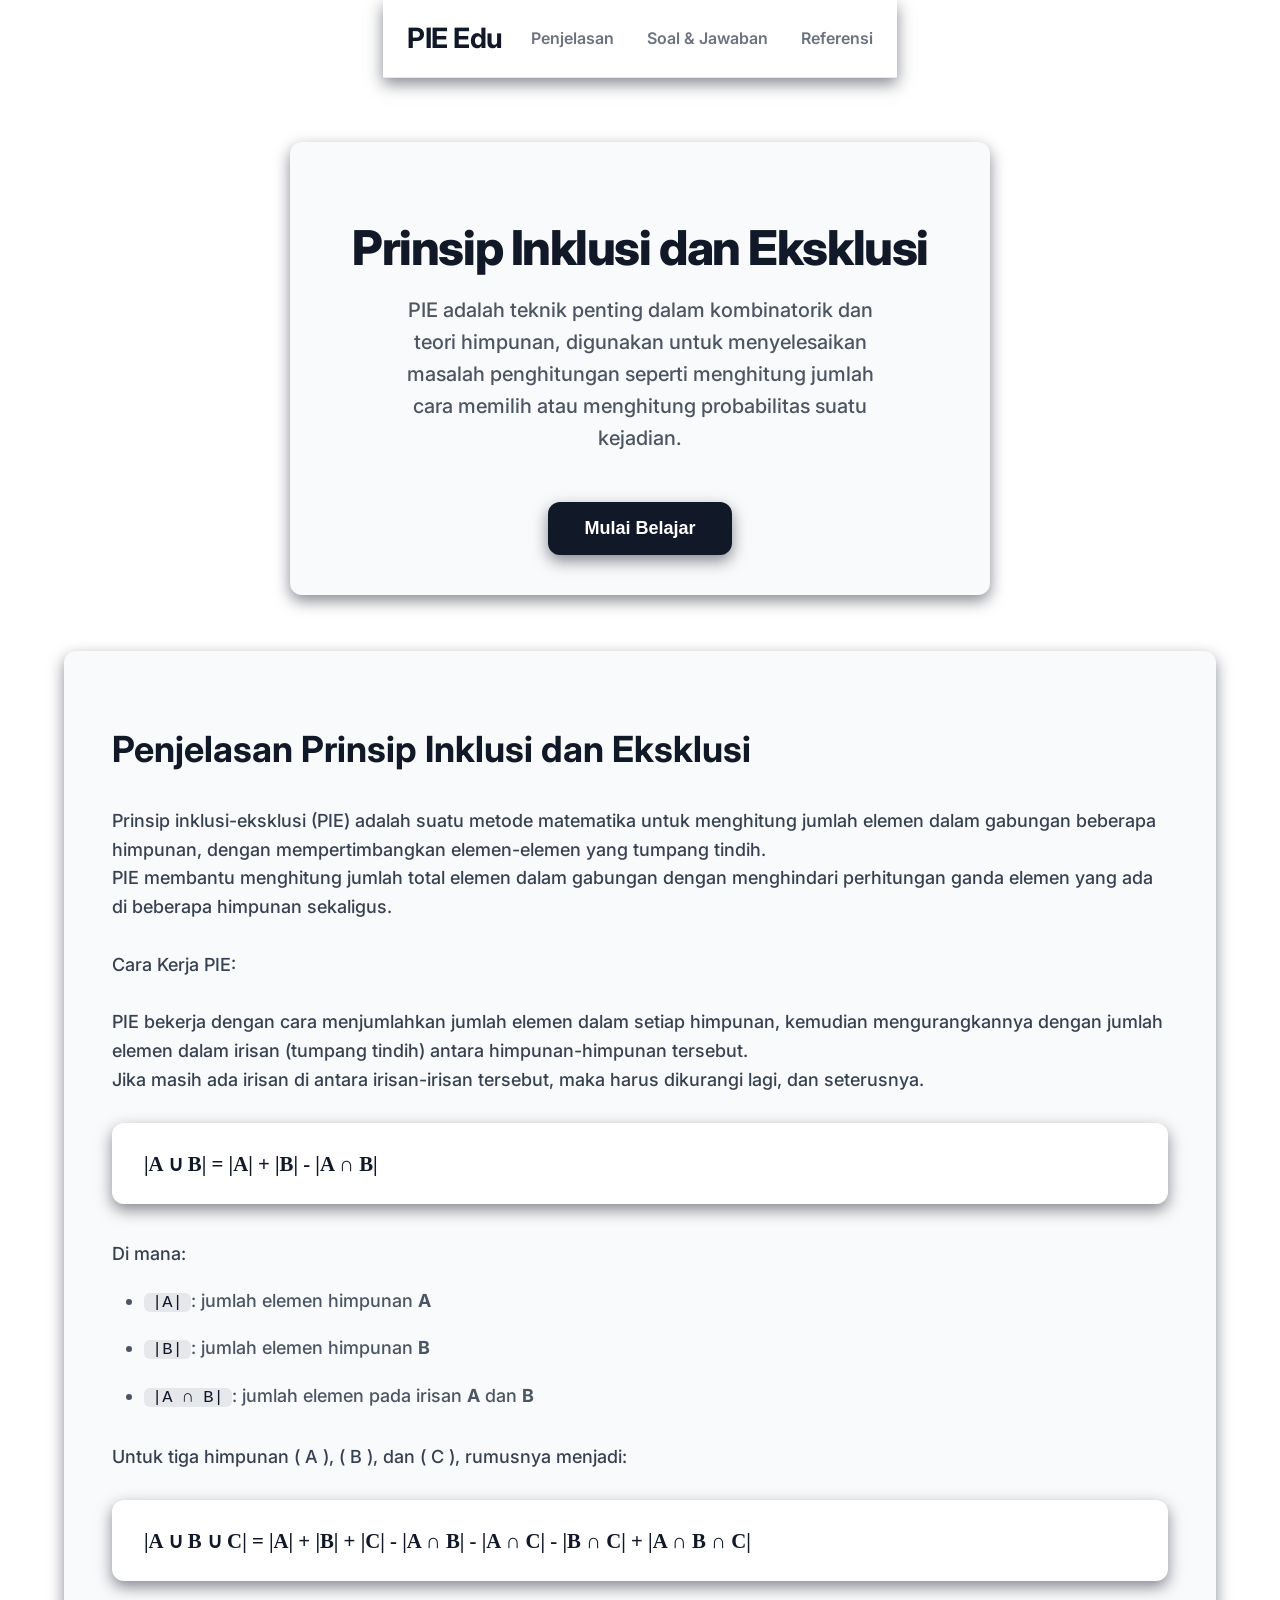
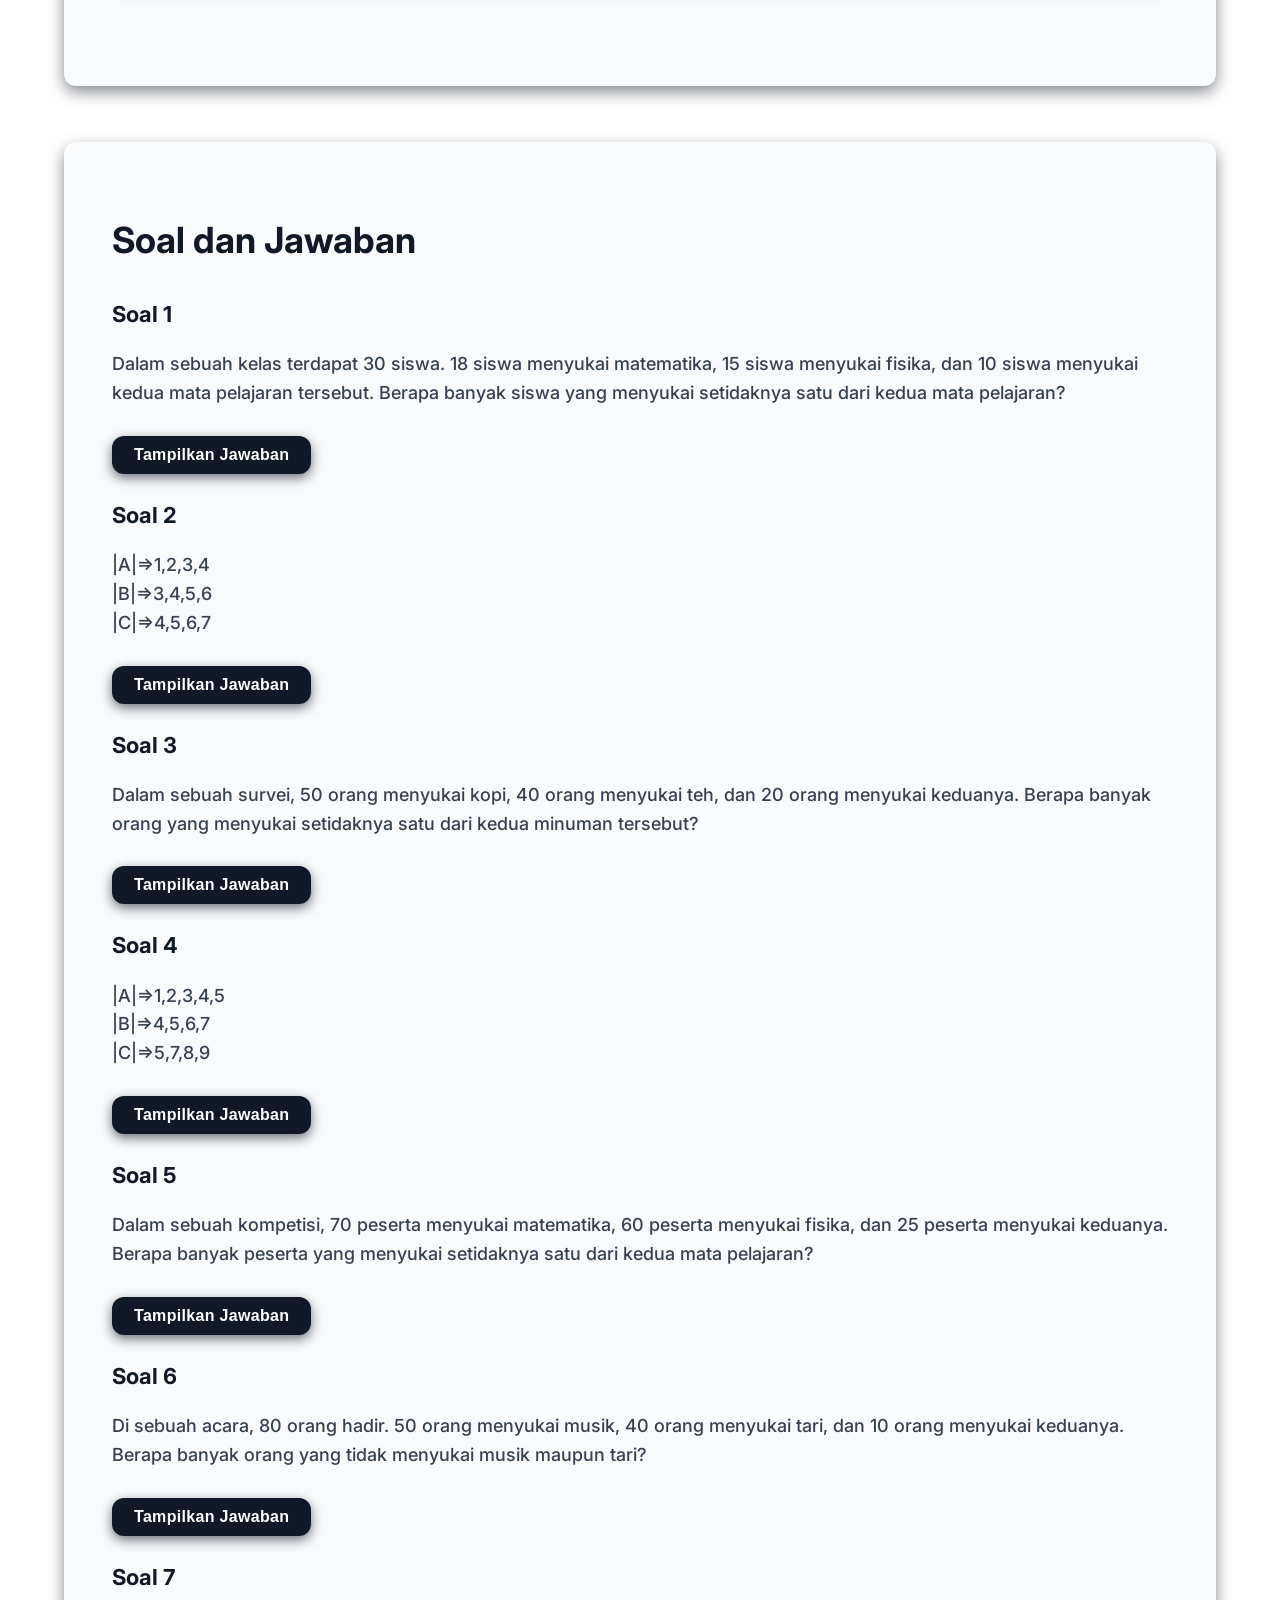
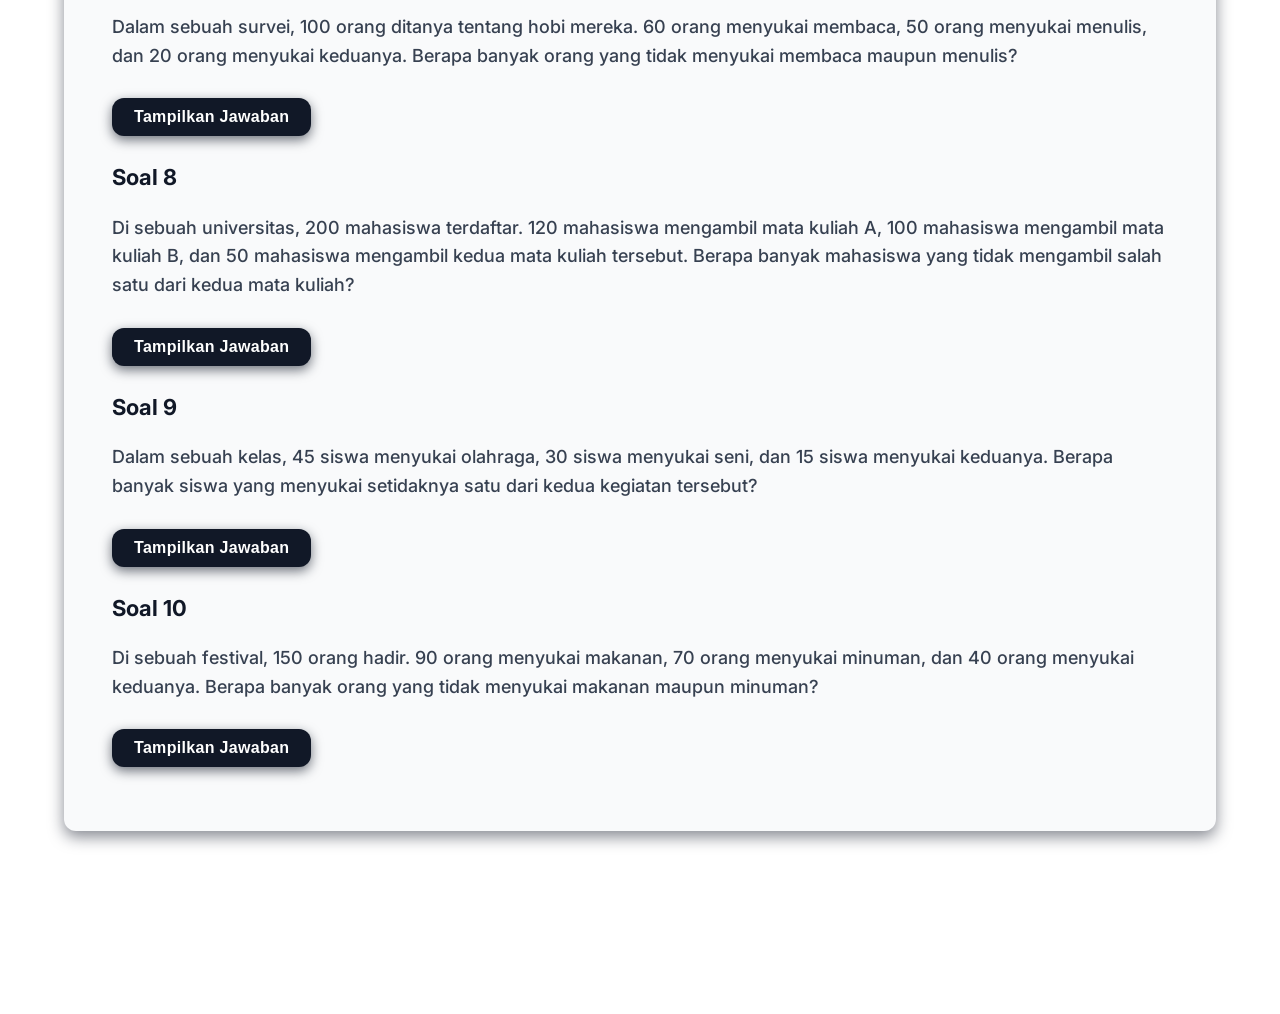
==== index.html @ df1e3886 "Update index.html" ====
<!DOCTYPE html>
<html lang="id">
<head>
  <meta charset="UTF-8" />
  <meta name="viewport" content="width=device-width, initial-scale=1" />
  <title>Prinsip Inklusi dan Eksklusi - Materi & Soal</title>
  <style>
    @import url('https://fonts.googleapis.com/css2?family=Inter:wght@400;600;700&display=swap');

    /* Reset & base */
    *, *::before, *::after {
      box-sizing: border-box;
    }
    body {
      margin: 0;
      font-family: 'Inter', sans-serif;
      background-color: #fff;
      color: #6b7280;
      line-height: 1.6;
      font-size: 18px;
      min-height: 100vh;
      display: flex;
      flex-direction: column;
      align-items: center;
      padding: 0 24px 64px;
      -webkit-font-smoothing: antialiased;
      -moz-osx-font-smoothing: grayscale;
    }

    a {
      color: #374151;
      text-decoration: none;
      transition: color 0.3s ease;
    }
    a:hover, a:focus {
      color: #111827;
      outline: none;
      text-decoration: underline;
    }

    header {
      position: sticky;
      top: 0;
      background: #fff;
      border-bottom: 1px solid #e5e7eb;
      padding: 16px 24px;
      display: flex;
      justify-content: space-between;
      align-items: center;
      box-shadow: 0 1px 5px rgb(0 0 0 / 0.05);
      z-index: 100;
      box-shadow: 0 6px 15px rgb(17 24 39 / 0.5);
    }
    header .logo {
      font-weight: 700;
      font-size: 28px;
      color: #111827;
      user-select: none;
      letter-spacing: -0.02em;
    }
    nav a {
      margin-left: 28px;
      font-weight: 600;
      font-size: 16px;
      color: #6b7280;
      cursor: pointer;
      position: relative;
    }
    nav a::after {
      content: "";
      position: absolute;
      left: 0;
      bottom: -4px;
      width: 0%;
      height: 2px;
      background: #111827;
      transition: width 0.3s cubic-bezier(0.4,0,0.2,1);
      border-radius: 2px;
    }
    nav a:hover::after,
    nav a:focus::after {
      width: 100%;
    }

    main {
      max-width: 1200px;
      width: 100%;
      padding: 64px 24px 64px;
    }

    .hero {
      text-align: center;
      max-width: 700px;
      margin: 0 auto 56px;
    }
    .hero-title {
      font-weight: 800;
      font-size: 48px;
      color: #111827;
      line-height: 1.1;
      margin-bottom: 18px;
      letter-spacing: -0.03em;
    }
    .hero-subtitle {
      font-size: 20px;
      color: #4b5563;
      margin-bottom: 48px;
      max-width: 480px;
      margin-left: auto;
      margin-right: auto;
      font-weight: 500;
    }
    .btn-primary {
      padding: 16px 36px;
      border-radius: 0.75rem;
      background-color: #111827;
      color: white;
      font-weight: 700;
      font-size: 18px;
      border: none;
      cursor: pointer;
      user-select: none;
      transition: background-color 0.3s ease, box-shadow 0.3s ease;
      box-shadow: 0 6px 15px rgb(17 24 39 / 0.5);
    }
    .btn-primary:hover,
    .btn-primary:focus {
      background-color: #374151;
      outline: none;
      box-shadow: 0 6px 24px rgb(55 65 81 / 0.8);
    }

    section {
      background: #f9fafb;
      border-radius: 0.75rem;
      box-shadow: 0 6px 15px rgb(17 24 39 / 0.5);
      padding: 40px 48px;
      margin-bottom: 56px;
      color: #374151;
    }
    h2 {
      font-weight: 700;
      font-size: 36px;
      margin-bottom: 28px;
      color: #111827;
    }
    p, li {
      margin-bottom: 18px;
      font-weight: 500;
    }
    ul, ol {
      padding-left: 32px;
      margin-bottom: 32px;
      color: #4b5563;
      font-weight: 500;
    }
    code {
      background: #e5e7eb;
      padding: 0 8px;
      border-radius: 6px;
      font-family: 'Fira Mono', monospace;
      font-size: 0.95em;
      color: #111827;
    }

    .math-block {
      background: white;
      padding: 24px 32px;
      margin: 28px 0 36px;
      font-size: 1.3rem;
      font-weight: 600;
      color: #111827;
      border-radius: 0.75rem;
      box-shadow: 0 6px 15px rgb(17 24 39 / 0.5);
      font-family: 'Cambria Math', 'Times New Roman', serif;
      overflow-x: auto;
      user-select: text;
    }

    .question {
      margin-bottom: 24px;
    }
    .question-title {
      font-weight: 700;
      font-size: 22px;
      color: #111827;
      margin-bottom: 12px;
    }
    .answer {
      margin-top: 12px;
      background: white;
      border-radius: 0.75rem;
      box-shadow: 0 4px 15px rgb(0 0 0 / 0.07);
      padding: 24px 32px;
      color: #4b5563;
      font-size: 17px;
      font-weight: 500;
      display: none;
      white-space: pre-line;
    }

    .per {
      margin-top: 12px;
      background: white;
      border-radius: 0.75rem;
      box-shadow: 0 4px 15px rgb(0 0 0 / 0.07);
      padding: 24px 32px;
      color: #4b5563;
      font-size: 17px;
      font-weight: 500;
      display: none;
      white-space: pre-line;
    }

    .btn-show {
      display: inline-block;
      margin-top: 10px;
      padding: 10px 22px;
      border-radius: 0.75rem;
      background-color: #111827;
      color: #fff;
      font-weight: 700;
      font-size: 16px;
      border: none;
      cursor: pointer;
      user-select: none;
      transition: background-color 0.3s ease, box-shadow 0.3s ease;
      box-shadow: 0 4px 12px rgb(17 24 39 / 0.6);
      letter-spacing: 0.02em;
    }
    .btn-show:hover,
    .btn-show:focus {
      background-color: #374151;
      outline: none;
      box-shadow: 0 6px 20px rgb(55 65 81 / 0.85);
    }

    @media (max-width: 768px) {
      .hero-title {
        font-size: 36px;
      }
      .hero-subtitle {
        font-size: 16px;
        max-width: 100%;
      }
      section {
        padding: 32px 24px;
      }
      .answer {
        font-size: 16px;
        padding: 20px 24px;
      }
      .btn-show {
        font-size: 15px;
        padding: 10px 20px;
      }
    }
  </style>
  <link rel=”icon” href=”file:///C:/Users/Tanri/Downloads/OSN.PNG”>
</head>
<body>
  <header role="banner">
    <div class="logo" tabindex="0" aria-label="Logo Prinsip Inklusi dan Eksklusi">PIE Edu</div>
    <nav role="navigation" aria-label="Navigasi Utama">
      <a href="#penjelasan" tabindex="0">Penjelasan</a>
      <a href="#soal" tabindex="0">Soal & Jawaban</a>
      <a href="https://www.wikipedia.org/" target="_blank" rel="noopener noreferrer" tabindex="0" aria-label="Wikipedia - Prinsip Inklusi dan Eksklusi">Referensi</a>
    </nav>
  </header>

  <main>
    <section class="hero" aria-labelledby="headline">
      <h1 id="headline" class="hero-title">Prinsip Inklusi dan Eksklusi</h1>
      <p class="hero-subtitle">
        PIE adalah teknik penting dalam kombinatorik dan teori himpunan, digunakan untuk menyelesaikan masalah penghitungan seperti menghitung jumlah cara memilih atau menghitung probabilitas suatu kejadian.
      </p>
      <button 
        class="btn-primary" 
        onclick="document.getElementById('penjelasan').scrollIntoView({ behavior: 'smooth' });" 
        aria-label="Scroll ke penjelasan">
        Mulai Belajar
      </button>
    </section>

    <section id="penjelasan" aria-labelledby="penjelasan-heading">
      <h2 id="penjelasan-heading">Penjelasan Prinsip Inklusi dan Eksklusi</h2>
      <p>Prinsip inklusi-eksklusi (PIE) adalah suatu metode matematika untuk menghitung jumlah elemen dalam gabungan beberapa himpunan, dengan mempertimbangkan elemen-elemen yang tumpang tindih. <br>PIE membantu menghitung jumlah total elemen dalam gabungan dengan menghindari perhitungan ganda elemen yang ada di beberapa himpunan sekaligus. 
        <br><br>Cara Kerja PIE:
        <br><br>PIE bekerja dengan cara menjumlahkan jumlah elemen dalam setiap himpunan, kemudian mengurangkannya dengan jumlah elemen dalam irisan (tumpang tindih) antara himpunan-himpunan tersebut. <br>Jika masih ada irisan di antara irisan-irisan tersebut, maka harus dikurangi lagi, dan seterusnya.</p>
      <div class="math-block" role="math" aria-label="Rumus Inklusi dan Eksklusi untuk dua himpunan">
        |A ∪ B| = |A| + |B| - |A ∩ B| 
      </div>
      <p>Di mana:</p>
      <ul>
        <li><code>|A|</code>: jumlah elemen himpunan <strong>A</strong></li>
        <li><code>|B|</code>: jumlah elemen himpunan <strong>B</strong></li>
        <li><code>|A ∩ B|</code>: jumlah elemen pada irisan <strong>A</strong> dan <strong>B</strong></li>
      </ul>
      <p>Untuk tiga himpunan ( A ), ( B ), dan ( C ), rumusnya menjadi:</p>
      <div class="math-block" role="math" aria-label="Rumus Inklusi dan Eksklusi untuk tiga himpunan">
         |A ∪ B ∪ C| = |A| + |B| + |C| - |A ∩ B| - |A ∩ C| - |B ∩ C| + |A ∩ B ∩ C| 
      </div>
      <br>
    </section>

    <section id="soal" aria-labelledby="soal-heading">
      <h2 id="soal-heading">Soal dan Jawaban</h2>
      <script>
        function checkAnswer(button, answerId, userAnswerId, correctAnswer) {
          const userAnswer = document.getElementById(userAnswerId).value;
          const answerEl = document.getElementById(answerId);
          
          if (parseInt(userAnswer) === correctAnswer) {
            answerEl.style.display = 'block';
            button.setAttribute('aria-expanded', 'true');
            answerEl.setAttribute('aria-hidden', 'false');
          } else {
            alert("Jawaban Anda salah. Silakan coba lagi. DAN JANGAN MENCOBA UNTUK MENGINTIP JAWABAN!!!");
          }
        }
        </script>

      <article class="question" aria-labelledby="q1">
        <h3 id="q1" class="question-title">Soal 1</h3>
        <p>Dalam sebuah kelas terdapat 30 siswa. 18 siswa menyukai matematika, 15 siswa menyukai fisika, dan 10 siswa menyukai kedua mata pelajaran tersebut. Berapa banyak siswa yang menyukai setidaknya satu dari kedua mata pelajaran?</p>
        <button class="btn-show" aria-expanded="false" aria-controls="per1" onclick="toggleAnswer(this, 'per1')">Tampilkan Jawaban</button>
        <div id="per1" class="answer" aria-live="polite" aria-hidden="true">
        <input type="text" id="userAnswer1" placeholder="Ketik jawaban Anda di sini" aria-label="Jawaban Anda untuk Soal 1" />
        <button class="btn-show" aria-expanded="false" aria-controls="answer1" onclick="checkAnswer(this, 'answer1', 'userAnswer1', 23)">Tampilkan Jawaban</button>
        </div>
        <div id="answer1" class="answer" aria-live="polite" aria-hidden="true">
        <div class="math-block">|M ∪ F| = |M| + |F| - |M ∩ F| = 18 + 15 - 10 = 23</div>
    Jadi, 23 siswa menyukai setidaknya satu dari kedua mata pelajaran tersebut.
        </div>
      </article>

      <article class="question" aria-labelledby="q2">
        <h3 id="q2" class="question-title">Soal 2</h3>
        <p>|A|=>1,2,3,4<br>|B|=>3,4,5,6<br>|C|=>4,5,6,7</p>
        <button class="btn-show" aria-expanded="false" aria-controls="per2" onclick="toggleAnswer(this, 'per2')">Tampilkan Jawaban</button>
        <div id="per2" class="answer" aria-live="polite" aria-hidden="true">
        <input type="text" id="userAnswer2" placeholder="Ketik jawaban Anda di sini" aria-label="Jawaban Anda untuk Soal 2" />
        <button class="btn-show" aria-expanded="false" aria-controls="answer2" onclick="checkAnswer(this, 'answer2', 'userAnswer2', 7)">Tampilkan Jawaban</button>
        </div>
        <div id="answer2" class="answer" aria-live="polite" aria-hidden="true">
          <div class="math-block">|A|=>4<br>|B|=>4<br>|C|=>4<br>|A ∩ B|=3,4=>2<br>|A ∩ C|=4=>1<br>|B ∩ C|=4,5,6=>3<br>|A ∩ B ∩ C|=4=>1<br>Maka, |A U B U C|=4+4+4-2-1-3+1=>7</div>
        </div>
      </article>

      <article class="question" aria-labelledby="q3">
        <h3 id="q3" class="question-title">Soal 3</h3>
        <p>Dalam sebuah survei, 50 orang menyukai kopi, 40 orang menyukai teh, dan 20 orang menyukai keduanya. Berapa banyak orang yang menyukai setidaknya satu dari kedua minuman tersebut?</p>
        <button class="btn-show" aria-expanded="false" aria-controls="per3" onclick="toggleAnswer(this, 'per3')">Tampilkan Jawaban</button>
        <div id="per3" class="answer" aria-live="polite" aria-hidden="true">
        <input type="text" id="userAnswer3" placeholder="Ketik jawaban Anda di sini" aria-label="Jawaban Anda untuk Soal 3" />
        <button class="btn-show" aria-expanded="false" aria-controls="answer3" onclick="checkAnswer(this, 'answer3', 'userAnswer3', 70)">Tampilkan Jawaban</button>
        </div>
        <div id="answer3" class="answer" aria-live="polite" aria-hidden="true">
          <div class="math-block">|K ∪ T| = |K| + |T| - |K ∩ T| = 50 + 40 - 20 = 70</div>
          Jadi, 70 orang menyukai setidaknya satu dari kedua minuman tersebut.
        </div>
      </article>

      <article class="question" aria-labelledby="q4">
        <h3 id="q4" class="question-title">Soal 4</h3>
        <p>|A|=>1,2,3,4,5<br>|B|=>4,5,6,7<br>|C|=>5,7,8,9</p>
        <button class="btn-show" aria-expanded="false" aria-controls="per4" onclick="toggleAnswer(this, 'per4')">Tampilkan Jawaban</button>
        <div id="per4" class="answer" aria-live="polite" aria-hidden="true">
        <input type="text" id="userAnswer4" placeholder="Ketik jawaban Anda di sini" aria-label="Jawaban Anda untuk Soal 4" />
        <button class="btn-show" aria-expanded="false" aria-controls="answer4" onclick="checkAnswer(this, 'answer4', 'userAnswer4', 9)">Tampilkan Jawaban</button>
        </div>
        <div id="answer4" class="answer" aria-live="polite" aria-hidden="true">
          <div class="math-block">|A|=>5<br>|B|=>4<br>|C|=>4<br>|A ∩ B|=4,5=>2<br>|A ∩ C|=5=>1<br>|B ∩ C|=5,7=>2<br>|A ∩ B ∩ C|=5=>1<br> Maka, |A U B U C| = 5+4+4-2-1-2+1=>9</div>
        </div>
      </article>

      <article class="question" aria-labelledby="q5">
        <h3 id="q5" class="question-title">Soal 5</h3>
        <p>Dalam sebuah kompetisi, 70 peserta menyukai matematika, 60 peserta menyukai fisika, dan 25 peserta menyukai keduanya. Berapa banyak peserta yang menyukai setidaknya satu dari kedua mata pelajaran?</p>
        <button class="btn-show" aria-expanded="false" aria-controls="per5" onclick="toggleAnswer(this, 'per5')">Tampilkan Jawaban</button>
        <div id="per5" class="answer" aria-live="polite" aria-hidden="true">
        <input type="text" id="userAnswer5" placeholder="Ketik jawaban Anda di sini" aria-label="Jawaban Anda untuk Soal 5" />
        <button class="btn-show" aria-expanded="false" aria-controls="answer5" onclick="checkAnswer(this, 'answer5', 'userAnswer5', 105)">Tampilkan Jawaban</button>
        </div>
        <div id="answer5" class="answer" aria-live="polite" aria-hidden="true">
          <div class="math-block">|M ∪ F| = |M| + |F| - |M ∩ F| = 70 + 60 - 25 = 105</div>
          Jadi, 105 peserta menyukai setidaknya satu mata pelajaran.
        </div>
      </article>

      <article class="question" aria-labelledby="q6">
        <h3 id="q6" class="question-title">Soal 6</h3>
        <p>Di sebuah acara, 80 orang hadir. 50 orang menyukai musik, 40 orang menyukai tari, dan 10 orang menyukai keduanya. Berapa banyak orang yang tidak menyukai musik maupun tari?</p>
        <button class="btn-show" aria-expanded="false" aria-controls="per6" onclick="toggleAnswer(this, 'per6')">Tampilkan Jawaban</button>
        <div id="per6" class="answer" aria-live="polite" aria-hidden="true">
        <input type="text" id="userAnswer6" placeholder="Ketik jawaban Anda di sini" aria-label="Jawaban Anda untuk Soal 6" />
        <button class="btn-show" aria-expanded="false" aria-controls="answer6" onclick="checkAnswer(this, 'answer6', 'userAnswer6', 80)">Tampilkan Jawaban</button>
        </div>
        <div id="answer6" class="answer" aria-live="polite" aria-hidden="true">
          <div class="math-block">|M ∪ T| = |M| + |T| - |M ∩ T| = 50 + 40 - 10 = 80</div>
          Karena hasilnya menyamai total orang, tidak ada yang tidak menyukai keduanya.
        </div>
      </article>

      <article class="question" aria-labelledby="q7">
        <h3 id="q7" class="question-title">Soal 7</h3>
        <p>Dalam sebuah survei, 100 orang ditanya tentang hobi mereka. 60 orang menyukai membaca, 50 orang menyukai menulis, dan 20 orang menyukai keduanya. Berapa banyak orang yang tidak menyukai membaca maupun menulis?</p>
        <button class="btn-show" aria-expanded="false" aria-controls="per7" onclick="toggleAnswer(this, 'per7')">Tampilkan Jawaban</button>
        <div id="per7" class="answer" aria-live="polite" aria-hidden="true">
        <input type="text" id="userAnswer7" placeholder="Ketik jawaban Anda di sini" aria-label="Jawaban Anda untuk Soal 7" />
        <button class="btn-show" aria-expanded="false" aria-controls="answer7" onclick="checkAnswer(this, 'answer7', 'userAnswer7', 10)">Tampilkan Jawaban</button>
        </div>
        <div id="answer7" class="answer" aria-live="polite" aria-hidden="true">
          <div class="math-block">|R ∪ W| = |R| + |W| - |R ∩ W| = 60 + 50 - 20 = 90</div>
          Orang yang tidak menyukai keduanya:<br />
          <div class="math-block">100 - 90 = 10</div>
        </div>
      </article>

      <article class="question" aria-labelledby="q8">
        <h3 id="q8" class="question-title">Soal 8</h3>
        <p>Di sebuah universitas, 200 mahasiswa terdaftar. 120 mahasiswa mengambil mata kuliah A, 100 mahasiswa mengambil mata kuliah B, dan 50 mahasiswa mengambil kedua mata kuliah tersebut. Berapa banyak mahasiswa yang tidak mengambil salah satu dari kedua mata kuliah?</p>
        <button class="btn-show" aria-expanded="false" aria-controls="per8" onclick="toggleAnswer(this, 'per8')">Tampilkan Jawaban</button>
        <div id="per8" class="answer" aria-live="polite" aria-hidden="true">
        <input type="text" id="userAnswer8" placeholder="Ketik jawaban Anda di sini" aria-label="Jawaban Anda untuk Soal 8" />
        <button class="btn-show" aria-expanded="false" aria-controls="answer8" onclick="checkAnswer(this, 'answer8', 'userAnswer8', 30)">Tampilkan Jawaban</button>
        </div>
        <div id="answer8" class="answer" aria-live="polite" aria-hidden="true">
          <div class="math-block">|A ∪ B| = |A| + |B| - |A ∩ B| = 120 + 100 - 50 = 170</div>
          Jadi, mahasiswa yang tidak mengambil salah satu mata kuliah adalah:<br />
          <div class="math-block">200 - 170 = 30</div>
        </div>
      </article>

      <article class="question" aria-labelledby="q9">
        <h3 id="q9" class="question-title">Soal 9</h3>
        <p>Dalam sebuah kelas, 45 siswa menyukai olahraga, 30 siswa menyukai seni, dan 15 siswa menyukai keduanya. Berapa banyak siswa yang menyukai setidaknya satu dari kedua kegiatan tersebut?</p>
        <button class="btn-show" aria-expanded="false" aria-controls="per9" onclick="toggleAnswer(this, 'per9')">Tampilkan Jawaban</button>
        <div id="per9" class="answer" aria-live="polite" aria-hidden="true">
        <input type="text" id="userAnswer9" placeholder="Ketik jawaban Anda di sini" aria-label="Jawaban Anda untuk Soal 9" />
        <button class="btn-show" aria-expanded="false" aria-controls="answer9" onclick="checkAnswer(this, 'answer9', 'userAnswer9', 60)">Tampilkan Jawaban</button>
        </div>
        <div id="answer9" class="answer" aria-live="polite" aria-hidden="true">
          <div class="math-block">|O ∪ S| = |O| + |S| - |O ∩ S| = 45 + 30 - 15 = 60</div>
          Jadi, 60 siswa menyukai setidaknya satu dari kedua kegiatan.
        </div>
      </article>

      <article class="question" aria-labelledby="q10">
        <h3 id="q10" class="question-title">Soal 10</h3>
        <p>Di sebuah festival, 150 orang hadir. 90 orang menyukai makanan, 70 orang menyukai minuman, dan 40 orang menyukai keduanya. Berapa banyak orang yang tidak menyukai makanan maupun minuman?</p>
        <button class="btn-show" aria-expanded="false" aria-controls="per10" onclick="toggleAnswer(this, 'per10')">Tampilkan Jawaban</button>
        <div id="per10" class="answer" aria-live="polite" aria-hidden="true">
        <input type="text" id="userAnswer10" placeholder="Ketik jawaban Anda di sini" aria-label="Jawaban Anda untuk Soal 6" />
        <button class="btn-show" aria-expanded="false" aria-controls="answer10" onclick="checkAnswer(this, 'answer10', 'userAnswer10', 30)">Tampilkan Jawaban</button>
        </div>
        <div id="answer10" class="answer" aria-live="polite" aria-hidden="true">
          <div class="math-block">|M ∪ D| = |M| + |D| - |M ∩ D| = 90 + 70 - 40 = 120</div>
          Orang yang tidak menyukai keduanya:<br />
          <div class="math-block">150 - 120 = 30</div>
        </div>
      </article>
    </section>
  </main>

  <script>
    function toggleAnswer(button, answerId) {
      const answerEl = document.getElementById(answerId);
      const isVisible = answerEl.style.display === 'block';
      answerEl.style.display = isVisible ? 'none' : 'block';
      button.setAttribute('aria-expanded', String(!isVisible));
      answerEl.setAttribute('aria-hidden', String(isVisible));
      if (!isVisible) {
        answerEl.focus();
      }
    }
  </script>
</body>
</html>
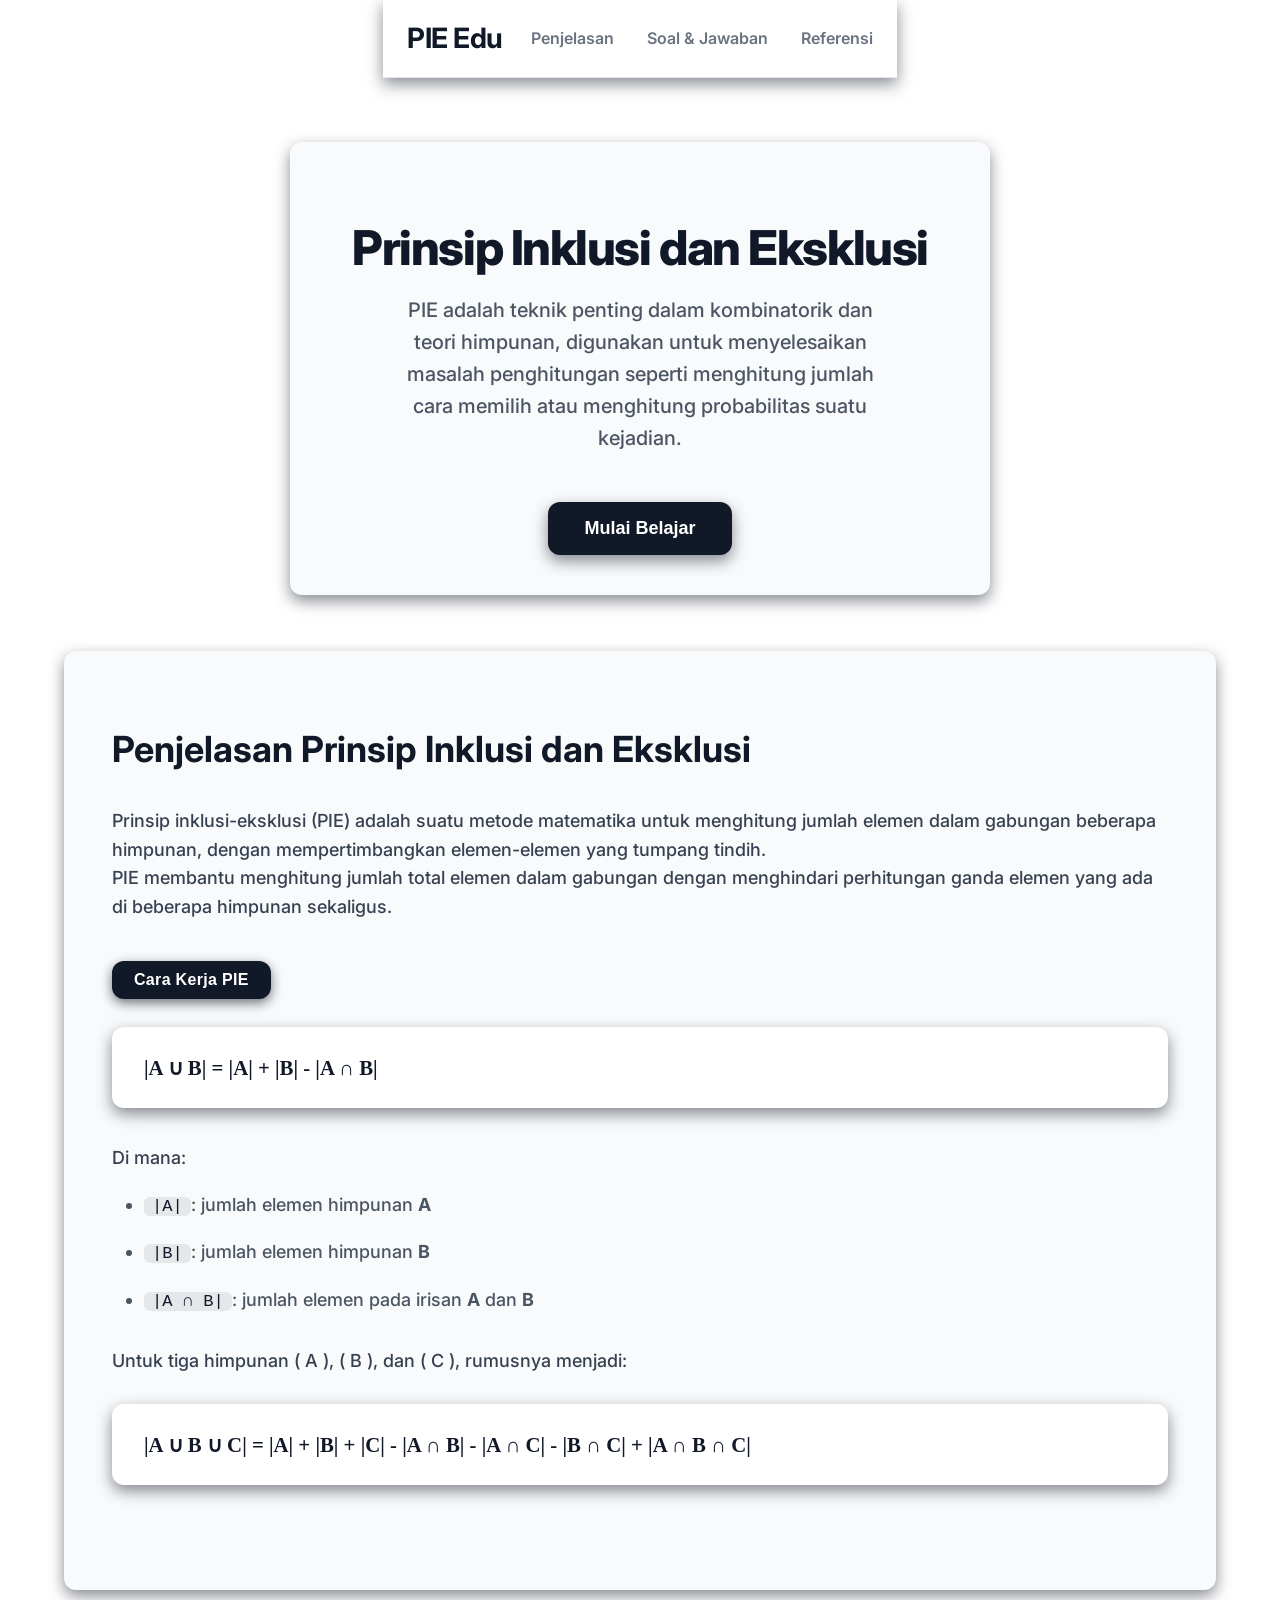
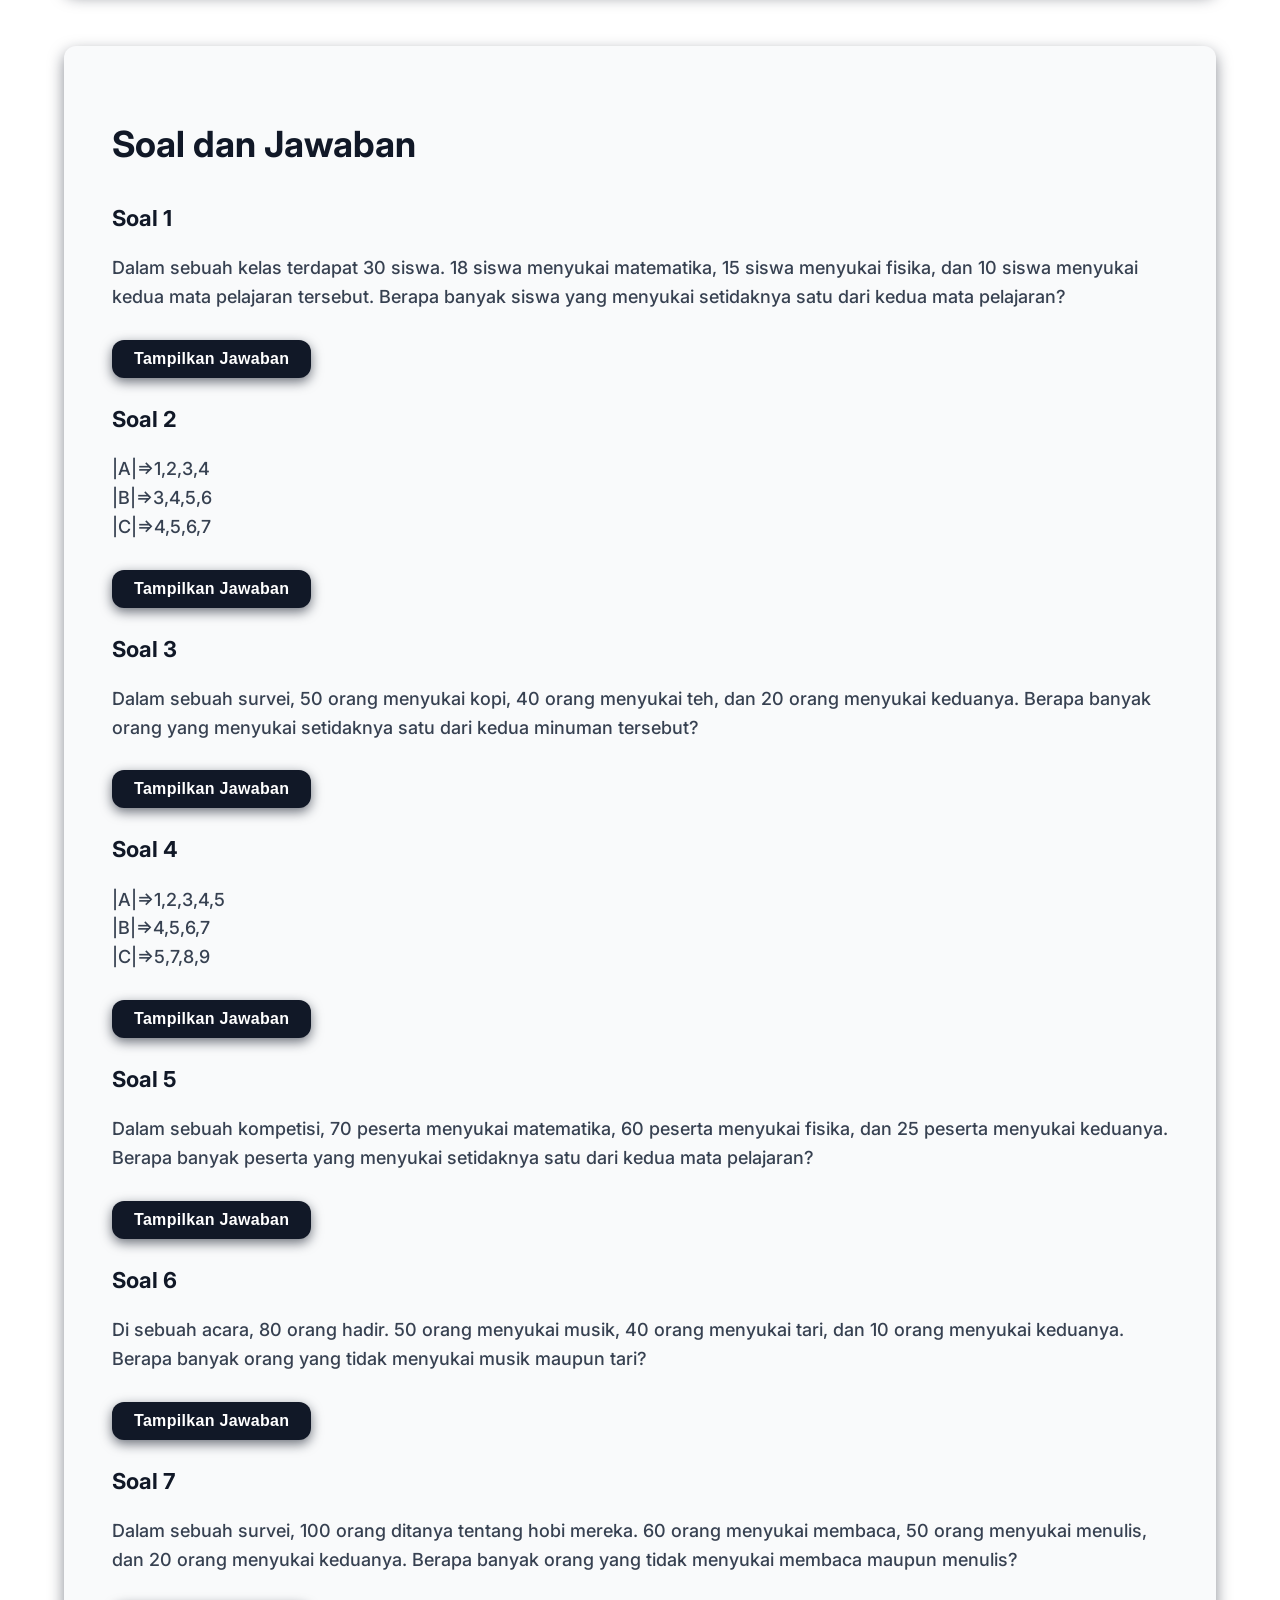
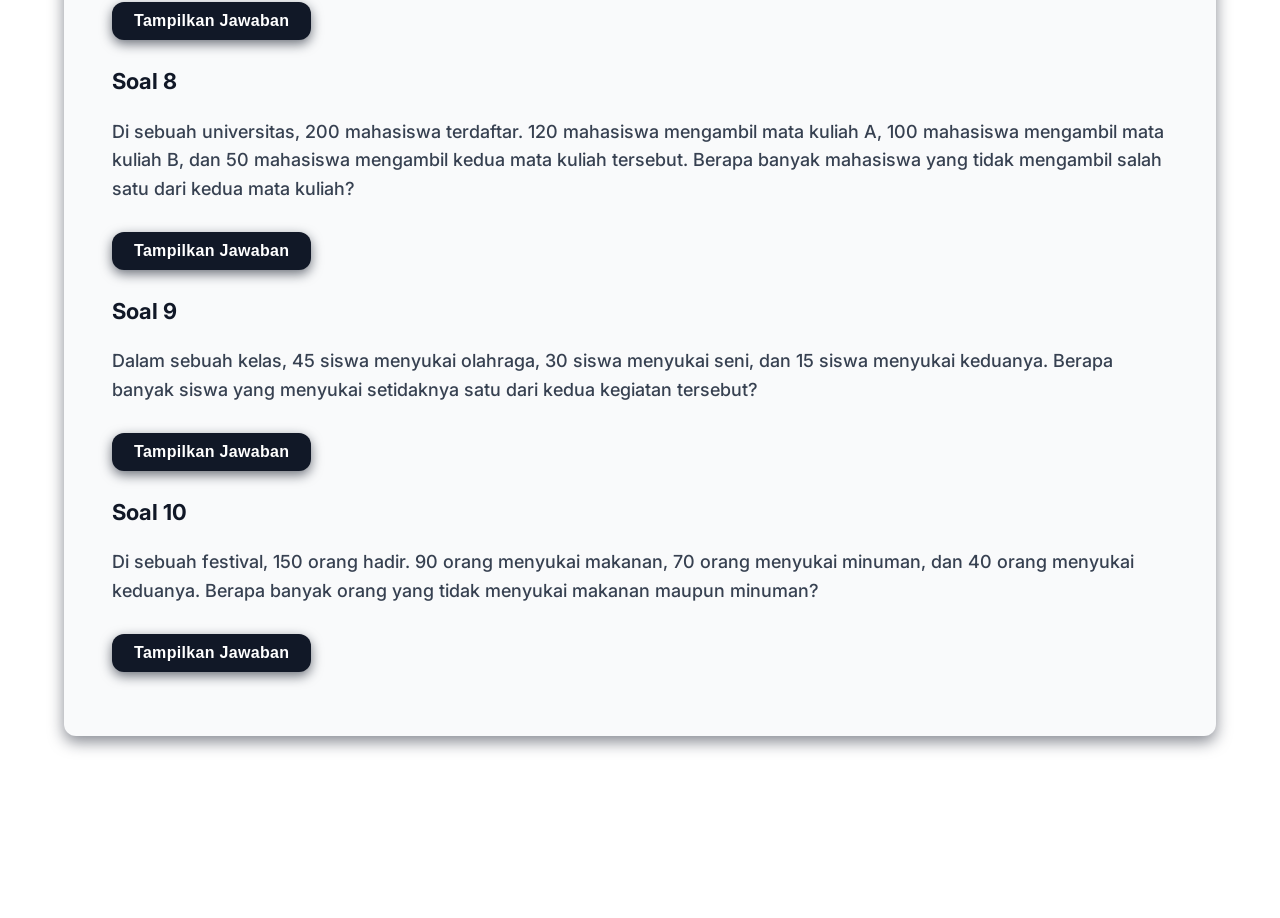
==== commit da993b47: "Update index.html" ====
--- a/index.html
+++ b/index.html
@@ -285,8 +285,10 @@
     <section id="penjelasan" aria-labelledby="penjelasan-heading">
       <h2 id="penjelasan-heading">Penjelasan Prinsip Inklusi dan Eksklusi</h2>
       <p>Prinsip inklusi-eksklusi (PIE) adalah suatu metode matematika untuk menghitung jumlah elemen dalam gabungan beberapa himpunan, dengan mempertimbangkan elemen-elemen yang tumpang tindih. <br>PIE membantu menghitung jumlah total elemen dalam gabungan dengan menghindari perhitungan ganda elemen yang ada di beberapa himpunan sekaligus. 
-        <br><br>Cara Kerja PIE:
-        <br><br>PIE bekerja dengan cara menjumlahkan jumlah elemen dalam setiap himpunan, kemudian mengurangkannya dengan jumlah elemen dalam irisan (tumpang tindih) antara himpunan-himpunan tersebut. <br>Jika masih ada irisan di antara irisan-irisan tersebut, maka harus dikurangi lagi, dan seterusnya.</p>
+      <br><br><button class="btn-show" aria-expanded="false" aria-controls="per" onclick="toggleAnswer(this, 'per')">Cara Kerja PIE</button>
+      <div id="per" class="per" aria-live="polite" aria-hidden="true">
+        <div class="math-block">PIE bekerja dengan cara menjumlahkan jumlah elemen dalam setiap himpunan, kemudian mengurangkannya dengan jumlah elemen dalam irisan (tumpang tindih) antara himpunan-himpunan tersebut. <br>Jika masih ada irisan di antara irisan-irisan tersebut, maka harus dikurangi lagi, dan seterusnya.</div>
+      </div>
       <div class="math-block" role="math" aria-label="Rumus Inklusi dan Eksklusi untuk dua himpunan">
         |A ∪ B| = |A| + |B| - |A ∩ B| 
       </div>
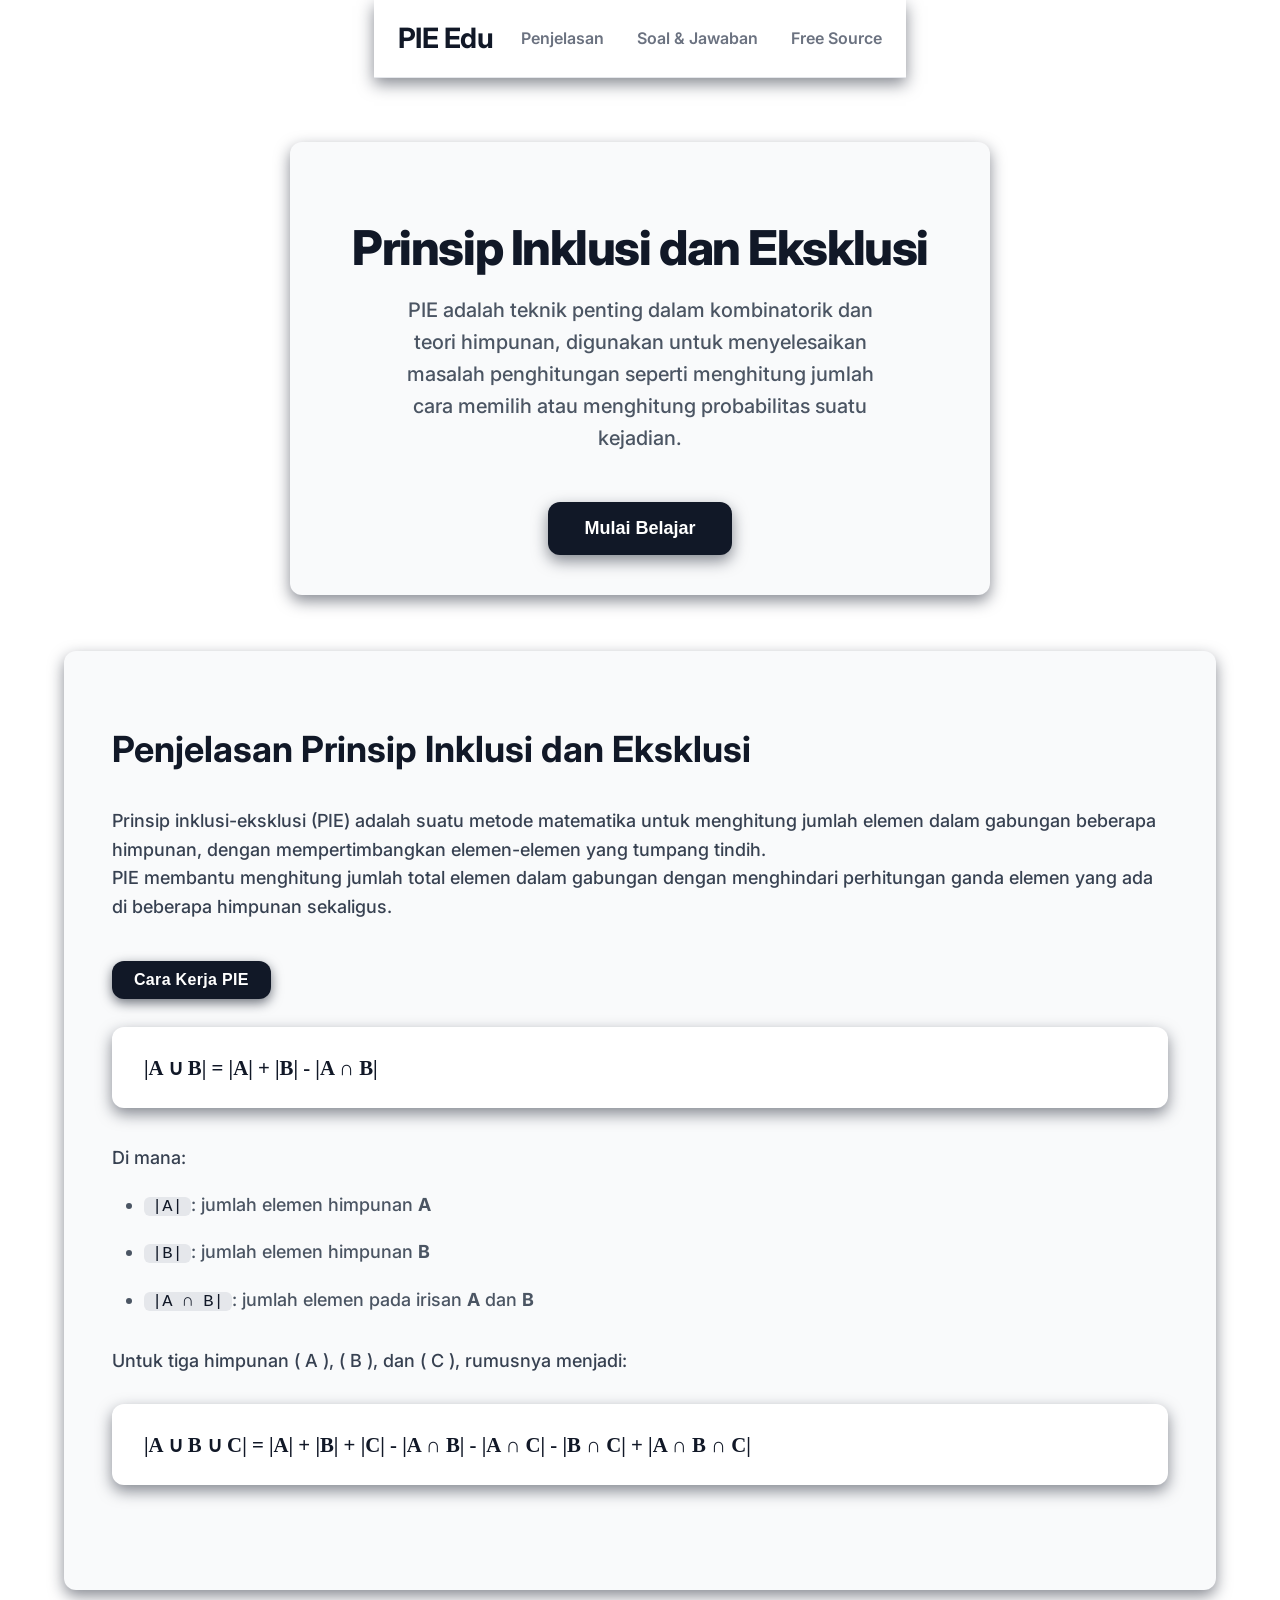
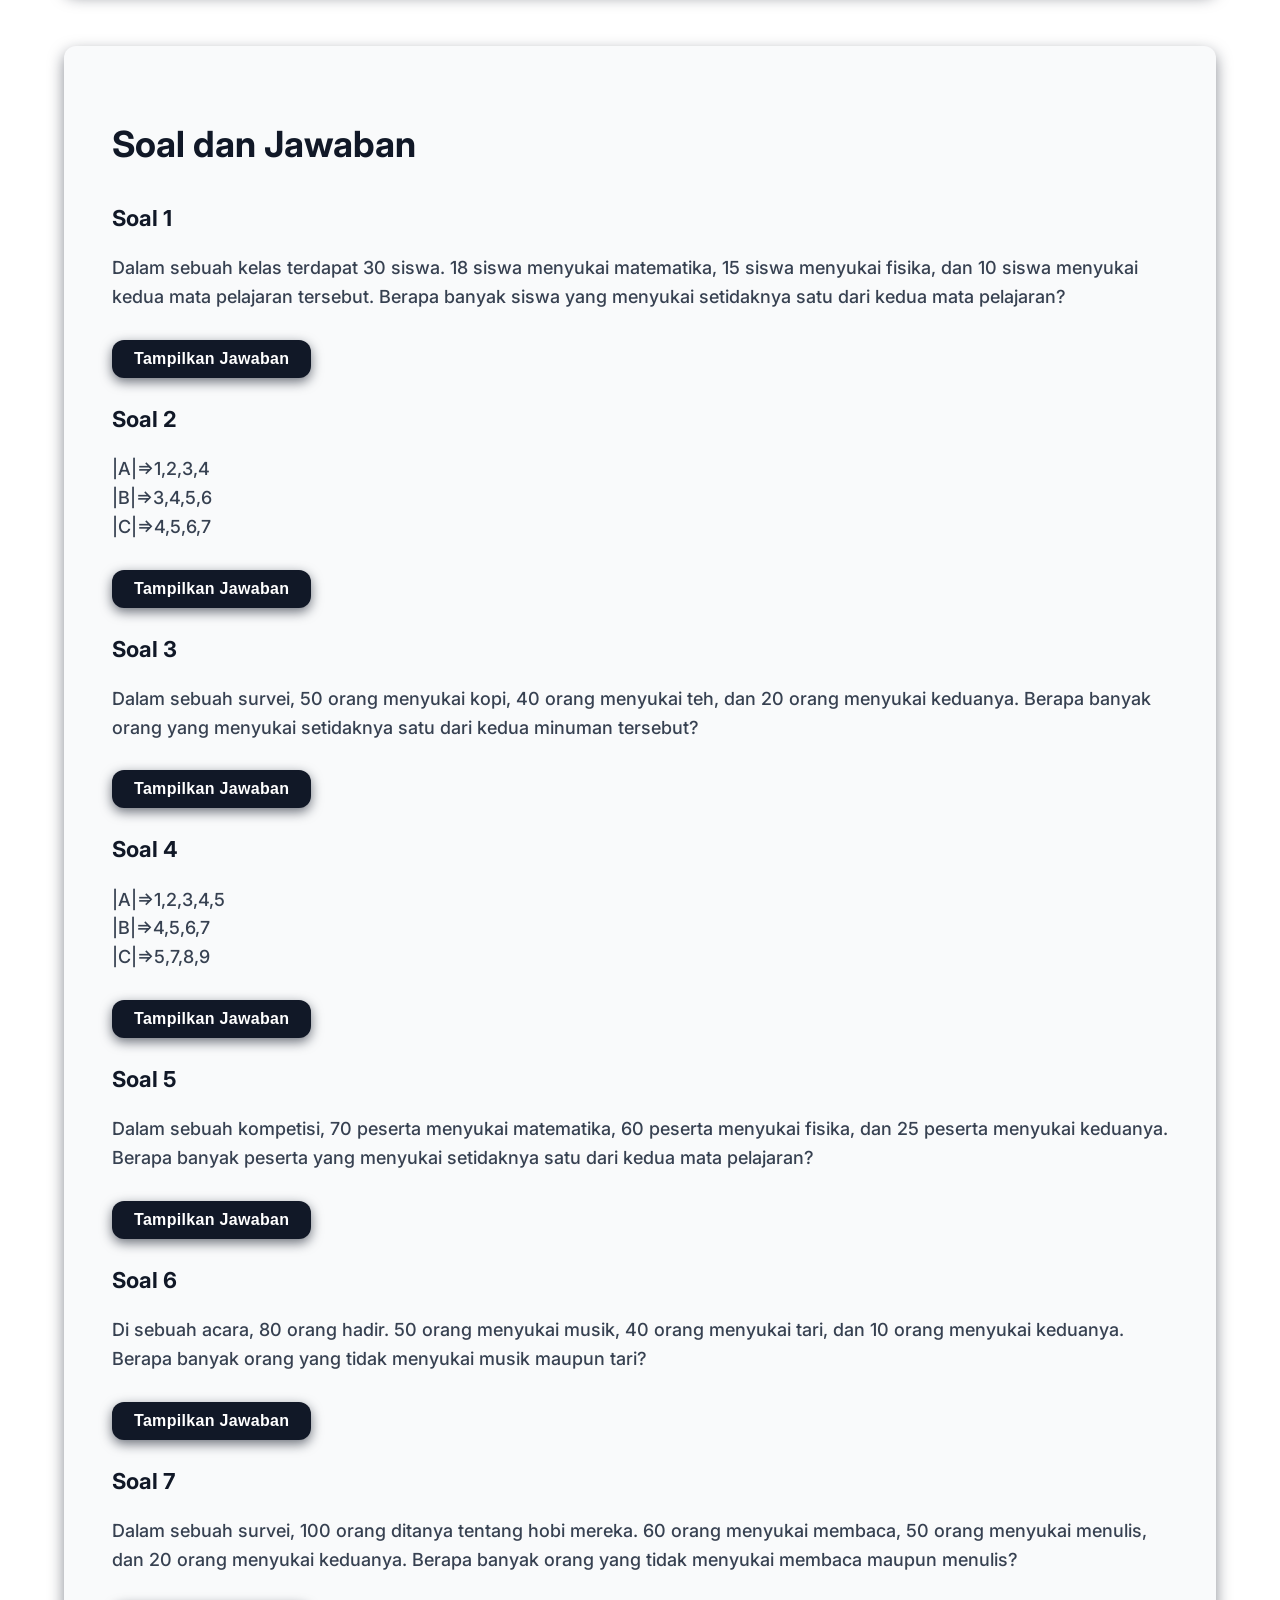
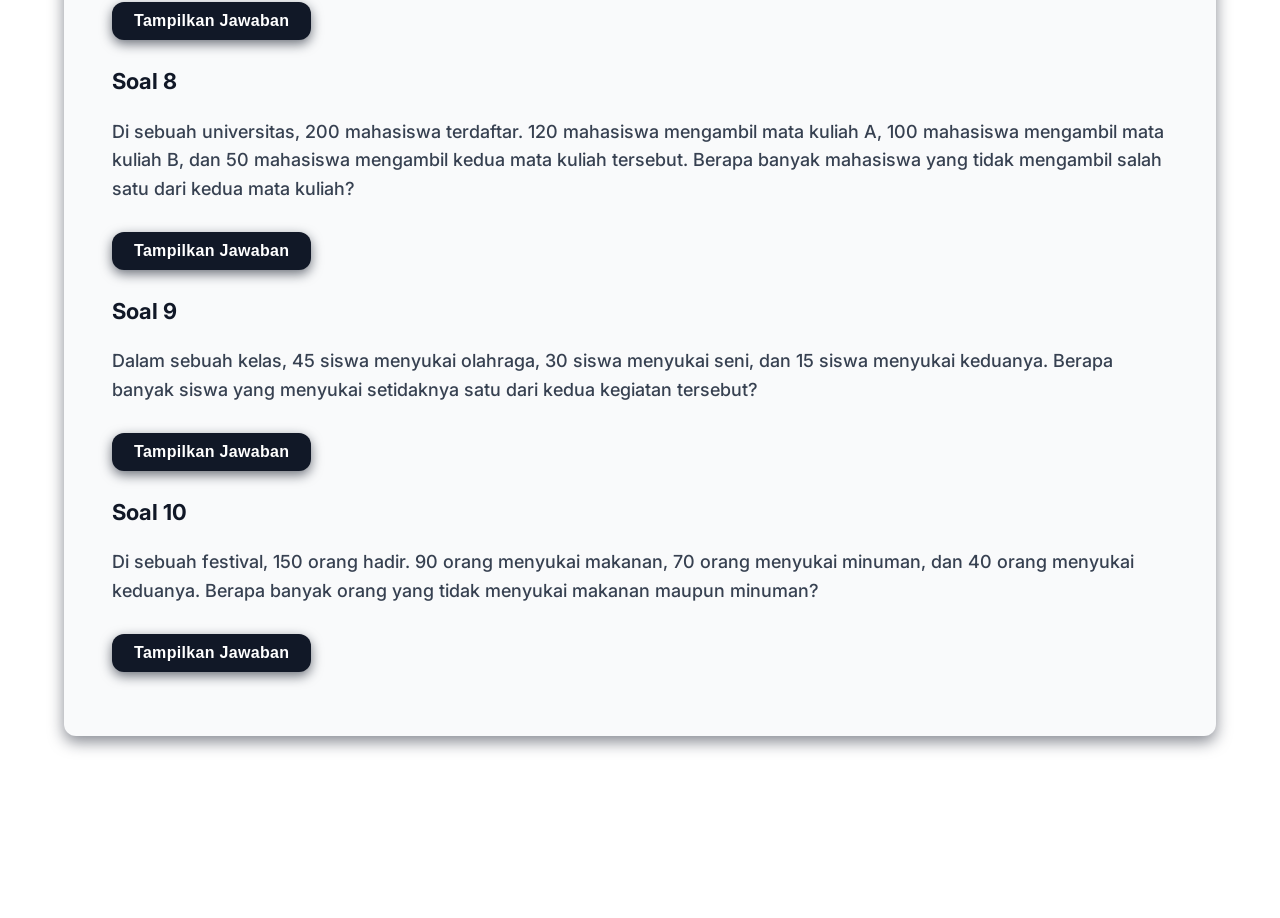
==== commit 61010035: "Update index.html" ====
--- a/index.html
+++ b/index.html
@@ -264,7 +264,7 @@
     <nav role="navigation" aria-label="Navigasi Utama">
       <a href="#penjelasan" tabindex="0">Penjelasan</a>
       <a href="#soal" tabindex="0">Soal & Jawaban</a>
-      <a href="https://www.wikipedia.org/" target="_blank" rel="noopener noreferrer" tabindex="0" aria-label="Wikipedia - Prinsip Inklusi dan Eksklusi">Referensi</a>
+      <a href="https://github.com/EndoTanriki/EndoTanriki.github.io/blob/main/index.html" target="_blank" rel="noopener noreferrer" tabindex="0" aria-label="Wikipedia - Prinsip Inklusi dan Eksklusi">Free Source</a>
     </nav>
   </header>
 
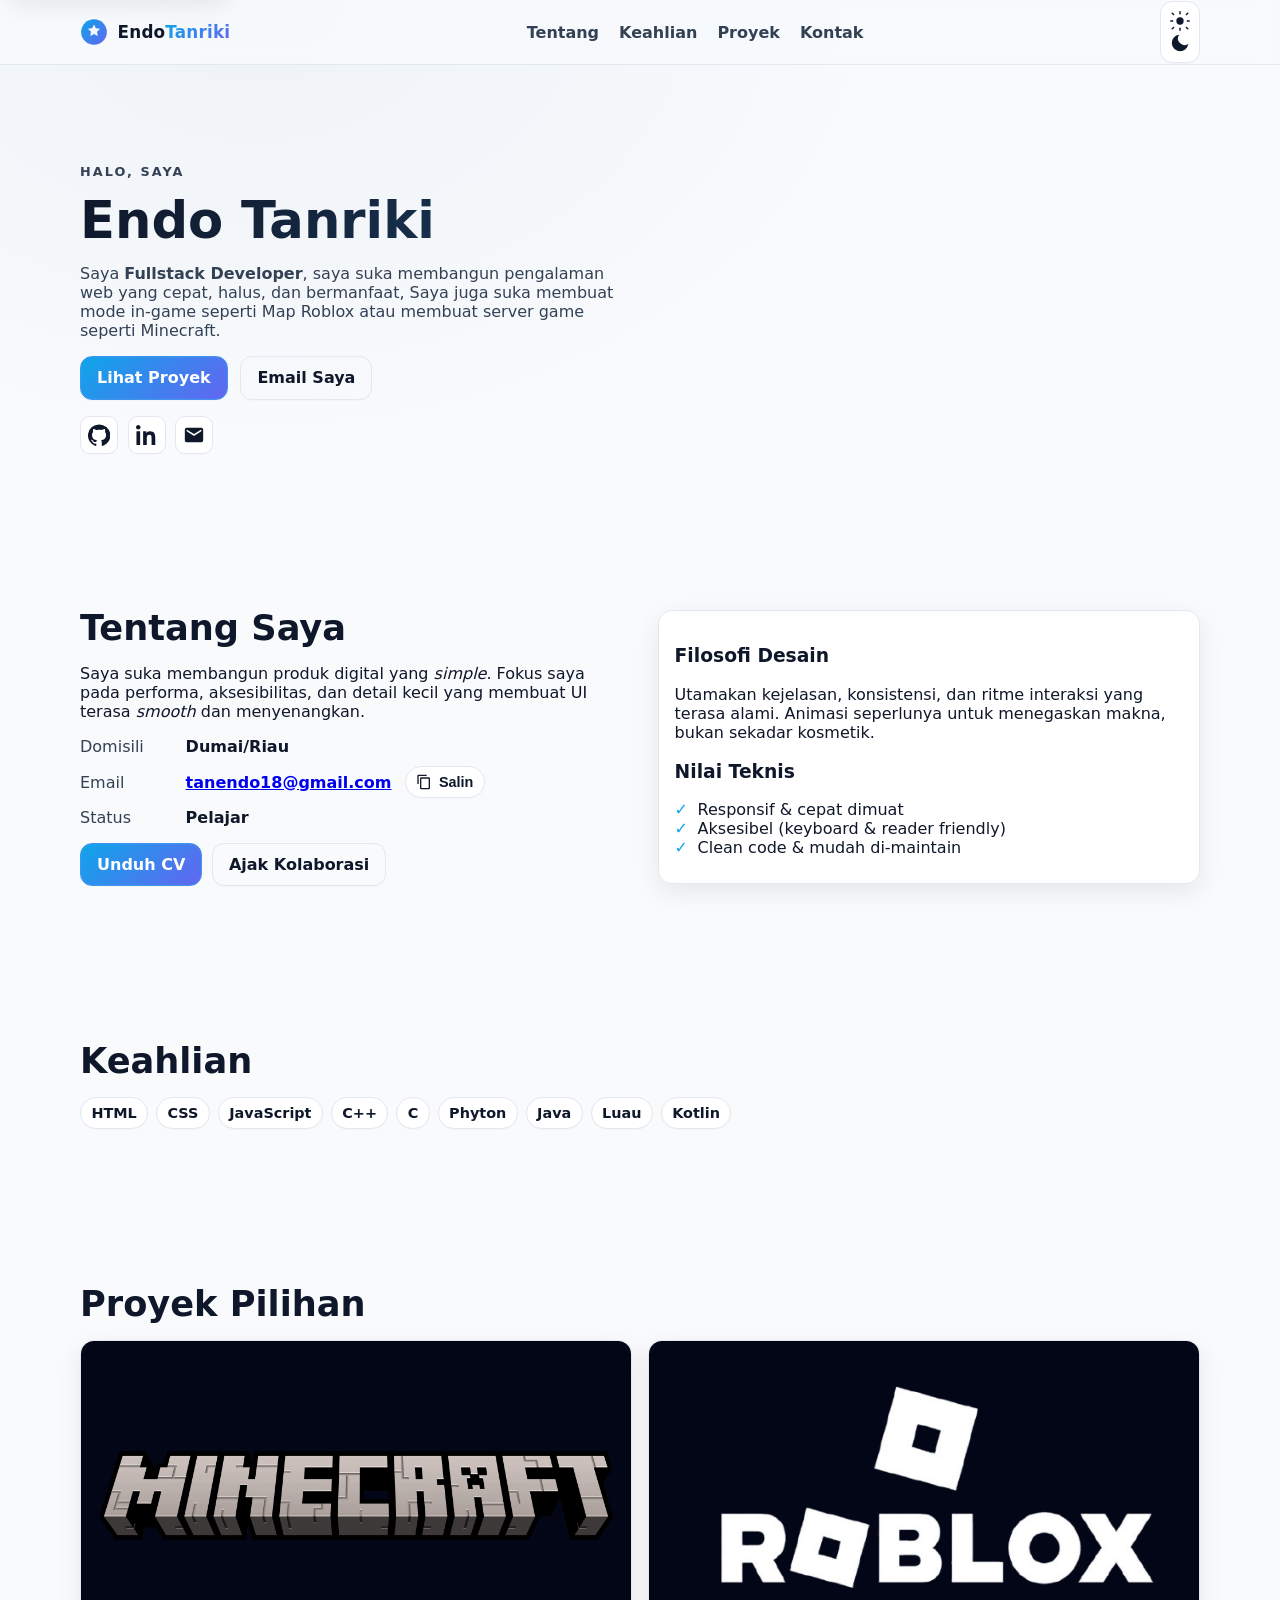
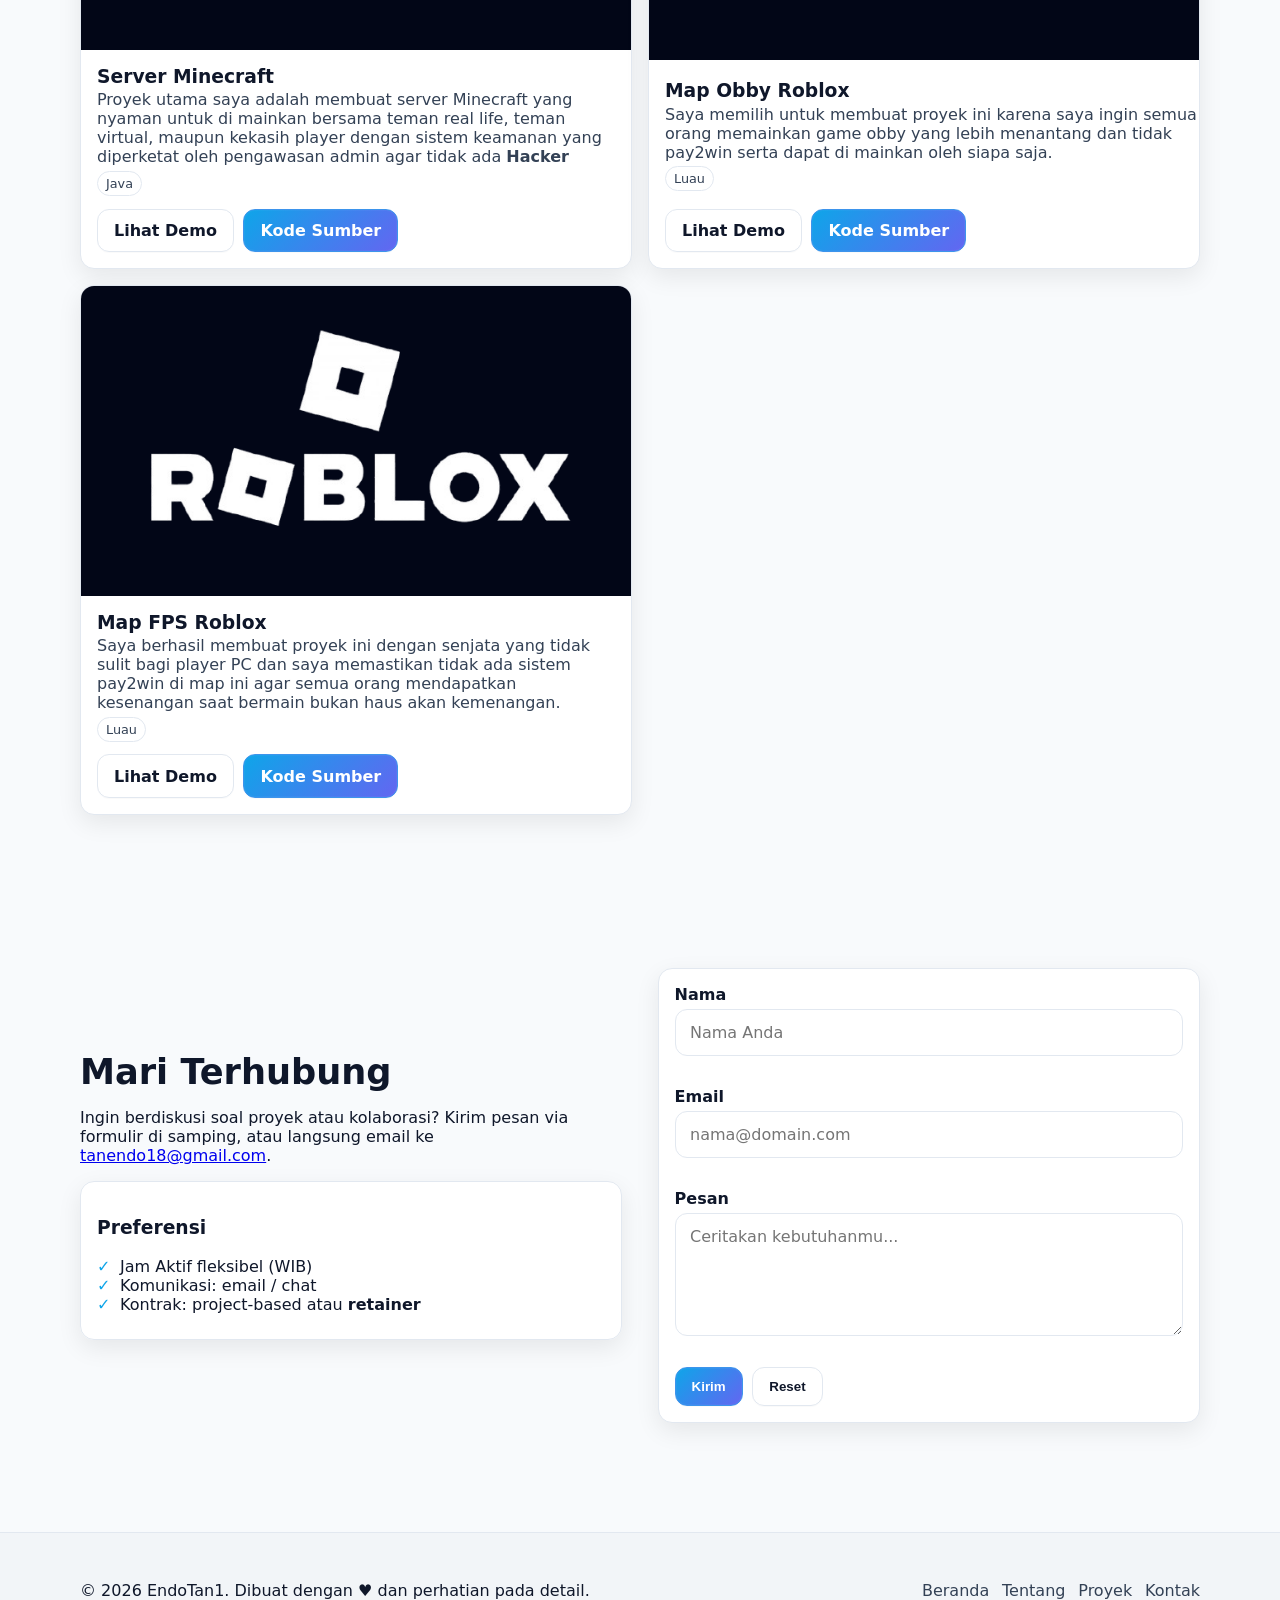
==== commit 602bea69: "Add files via upload" ====
--- a/index.html
+++ b/index.html
@@ -1,481 +1,284 @@
-<!DOCTYPE html>
-<html lang="id">
+<!doctype html>
+<html lang="id" class="no-js" data-theme="auto">
 <head>
-  <meta charset="UTF-8" />
+  <meta charset="utf-8" />
   <meta name="viewport" content="width=device-width, initial-scale=1" />
-  <title>Prinsip Inklusi dan Eksklusi - Materi & Soal</title>
-  <style>
-    @import url('https://fonts.googleapis.com/css2?family=Inter:wght@400;600;700&display=swap');
-
-    /* Reset & base */
-    *, *::before, *::after {
-      box-sizing: border-box;
-    }
-    body {
-      margin: 0;
-      font-family: 'Inter', sans-serif;
-      background-color: #fff;
-      color: #6b7280;
-      line-height: 1.6;
-      font-size: 18px;
-      min-height: 100vh;
-      display: flex;
-      flex-direction: column;
-      align-items: center;
-      padding: 0 24px 64px;
-      -webkit-font-smoothing: antialiased;
-      -moz-osx-font-smoothing: grayscale;
-    }
-
-    a {
-      color: #374151;
-      text-decoration: none;
-      transition: color 0.3s ease;
-    }
-    a:hover, a:focus {
-      color: #111827;
-      outline: none;
-      text-decoration: underline;
-    }
-
-    header {
-      position: sticky;
-      top: 0;
-      background: #fff;
-      border-bottom: 1px solid #e5e7eb;
-      padding: 16px 24px;
-      display: flex;
-      justify-content: space-between;
-      align-items: center;
-      box-shadow: 0 1px 5px rgb(0 0 0 / 0.05);
-      z-index: 100;
-      box-shadow: 0 6px 15px rgb(17 24 39 / 0.5);
-    }
-    header .logo {
-      font-weight: 700;
-      font-size: 28px;
-      color: #111827;
-      user-select: none;
-      letter-spacing: -0.02em;
-    }
-    nav a {
-      margin-left: 28px;
-      font-weight: 600;
-      font-size: 16px;
-      color: #6b7280;
-      cursor: pointer;
-      position: relative;
-    }
-    nav a::after {
-      content: "";
-      position: absolute;
-      left: 0;
-      bottom: -4px;
-      width: 0%;
-      height: 2px;
-      background: #111827;
-      transition: width 0.3s cubic-bezier(0.4,0,0.2,1);
-      border-radius: 2px;
-    }
-    nav a:hover::after,
-    nav a:focus::after {
-      width: 100%;
-    }
-
-    main {
-      max-width: 1200px;
-      width: 100%;
-      padding: 64px 24px 64px;
-    }
-
-    .hero {
-      text-align: center;
-      max-width: 700px;
-      margin: 0 auto 56px;
-    }
-    .hero-title {
-      font-weight: 800;
-      font-size: 48px;
-      color: #111827;
-      line-height: 1.1;
-      margin-bottom: 18px;
-      letter-spacing: -0.03em;
-    }
-    .hero-subtitle {
-      font-size: 20px;
-      color: #4b5563;
-      margin-bottom: 48px;
-      max-width: 480px;
-      margin-left: auto;
-      margin-right: auto;
-      font-weight: 500;
-    }
-    .btn-primary {
-      padding: 16px 36px;
-      border-radius: 0.75rem;
-      background-color: #111827;
-      color: white;
-      font-weight: 700;
-      font-size: 18px;
-      border: none;
-      cursor: pointer;
-      user-select: none;
-      transition: background-color 0.3s ease, box-shadow 0.3s ease;
-      box-shadow: 0 6px 15px rgb(17 24 39 / 0.5);
-    }
-    .btn-primary:hover,
-    .btn-primary:focus {
-      background-color: #374151;
-      outline: none;
-      box-shadow: 0 6px 24px rgb(55 65 81 / 0.8);
-    }
-
-    section {
-      background: #f9fafb;
-      border-radius: 0.75rem;
-      box-shadow: 0 6px 15px rgb(17 24 39 / 0.5);
-      padding: 40px 48px;
-      margin-bottom: 56px;
-      color: #374151;
-    }
-    h2 {
-      font-weight: 700;
-      font-size: 36px;
-      margin-bottom: 28px;
-      color: #111827;
-    }
-    p, li {
-      margin-bottom: 18px;
-      font-weight: 500;
-    }
-    ul, ol {
-      padding-left: 32px;
-      margin-bottom: 32px;
-      color: #4b5563;
-      font-weight: 500;
-    }
-    code {
-      background: #e5e7eb;
-      padding: 0 8px;
-      border-radius: 6px;
-      font-family: 'Fira Mono', monospace;
-      font-size: 0.95em;
-      color: #111827;
-    }
-
-    .math-block {
-      background: white;
-      padding: 24px 32px;
-      margin: 28px 0 36px;
-      font-size: 1.3rem;
-      font-weight: 600;
-      color: #111827;
-      border-radius: 0.75rem;
-      box-shadow: 0 6px 15px rgb(17 24 39 / 0.5);
-      font-family: 'Cambria Math', 'Times New Roman', serif;
-      overflow-x: auto;
-      user-select: text;
-    }
-
-    .question {
-      margin-bottom: 24px;
-    }
-    .question-title {
-      font-weight: 700;
-      font-size: 22px;
-      color: #111827;
-      margin-bottom: 12px;
-    }
-    .answer {
-      margin-top: 12px;
-      background: white;
-      border-radius: 0.75rem;
-      box-shadow: 0 4px 15px rgb(0 0 0 / 0.07);
-      padding: 24px 32px;
-      color: #4b5563;
-      font-size: 17px;
-      font-weight: 500;
-      display: none;
-      white-space: pre-line;
-    }
-
-    .per {
-      margin-top: 12px;
-      background: white;
-      border-radius: 0.75rem;
-      box-shadow: 0 4px 15px rgb(0 0 0 / 0.07);
-      padding: 24px 32px;
-      color: #4b5563;
-      font-size: 17px;
-      font-weight: 500;
-      display: none;
-      white-space: pre-line;
-    }
-
-    .btn-show {
-      display: inline-block;
-      margin-top: 10px;
-      padding: 10px 22px;
-      border-radius: 0.75rem;
-      background-color: #111827;
-      color: #fff;
-      font-weight: 700;
-      font-size: 16px;
-      border: none;
-      cursor: pointer;
-      user-select: none;
-      transition: background-color 0.3s ease, box-shadow 0.3s ease;
-      box-shadow: 0 4px 12px rgb(17 24 39 / 0.6);
-      letter-spacing: 0.02em;
-    }
-    .btn-show:hover,
-    .btn-show:focus {
-      background-color: #374151;
-      outline: none;
-      box-shadow: 0 6px 20px rgb(55 65 81 / 0.85);
-    }
-
-    @media (max-width: 768px) {
-      .hero-title {
-        font-size: 36px;
-      }
-      .hero-subtitle {
-        font-size: 16px;
-        max-width: 100%;
-      }
-      section {
-        padding: 32px 24px;
-      }
-      .answer {
-        font-size: 16px;
-        padding: 20px 24px;
-      }
-      .btn-show {
-        font-size: 15px;
-        padding: 10px 20px;
-      }
-    }
-  </style>
-  <link rel=”icon” href=”file:///C:/Users/Tanri/Downloads/OSN.PNG”>
+  <title>Portofolio - Endo Tanriki</title>
+  <meta name="description" content="Portofolio pribadi: tentang saya, keahlian, proyek, dan cara menghubungi." />
+  <meta name="color-scheme" content="light dark" />
+  <meta name="theme-color" content="#0ea5e9" media="(prefers-color-scheme: light)">
+  <meta name="theme-color" content="#0b1220" media="(prefers-color-scheme: dark)">
+  <meta property="og:title" content="Endo Tanriki — Portofolio" />
+  <meta property="og:description" content="Profil singkat, keahlian, proyek, dan kontak." />
+  <meta property="og:type" content="website" />
+  <meta property="og:image" content="favicon.svg" />
+  <link rel="icon" href="favicon.svg" type="image/svg+xml">
+  <link rel="stylesheet" href="styles.css" />
+  <script defer src="script.js"></script>
 </head>
 <body>
-  <header role="banner">
-    <div class="logo" tabindex="0" aria-label="Logo Prinsip Inklusi dan Eksklusi">PIE Edu</div>
-    <nav role="navigation" aria-label="Navigasi Utama">
-      <a href="#penjelasan" tabindex="0">Penjelasan</a>
-      <a href="#soal" tabindex="0">Soal & Jawaban</a>
-      <a href="https://github.com/EndoTanriki/EndoTanriki.github.io/blob/main/index.html" target="_blank" rel="noopener noreferrer" tabindex="0" aria-label="Wikipedia - Prinsip Inklusi dan Eksklusi">Free Source</a>
-    </nav>
+  <a class="skip-link" href="#main">Lewati ke konten utama</a>
+
+  <header class="site-header" id="top">
+    <div class="container header-inner">
+      <a class="brand" href="#top" aria-label="Beranda">
+        <span class="logo" aria-hidden="true">
+          <svg viewBox="0 0 48 48" width="28" height="28" role="img" aria-label="Logo">
+            <defs>
+              <linearGradient id="g" x1="0" y1="0" x2="1" y2="1">
+                <stop offset="0%" stop-color="#0ea5e9"/><stop offset="100%" stop-color="#6366f1"/>
+              </linearGradient>
+            </defs>
+            <circle cx="24" cy="24" r="22" fill="url(#g)"></circle>
+            <path d="M24 11l3.2 6.5 7.2 1-5.2 5.1 1.2 7.4L24 27.5 17.6 31l1.2-7.4-5.2-5.1 7.2-1L24 11z" fill="white" opacity="0.95"/>
+          </svg>
+        </span>
+        <span class="brand-text">Endo<span class="accent">Tanriki</span></span>
+      </a>
+
+      <nav class="nav" aria-label="Navigasi utama">
+        <button class="nav__toggle" id="menuToggle" aria-expanded="false" aria-controls="navList">
+          <span class="sr-only">Buka menu</span>
+          <svg viewBox="0 0 24 24" width="24" height="24" aria-hidden="true"><path d="M3 6h18M3 12h18M3 18h18" stroke="currentColor" stroke-width="2" stroke-linecap="round"/></svg>
+        </button>
+        <ul class="nav__list" id="navList">
+          <li><a href="#tentang">Tentang</a></li>
+          <li><a href="#keahlian">Keahlian</a></li>
+          <li><a href="#proyek">Proyek</a></li>
+          <li><a href="#kontak">Kontak</a></li>
+        </ul>
+      </nav>
+
+      <button class="btn-icon" id="themeToggle" aria-pressed="false" title="Ganti tema (Terang/Gelap)">
+        <span class="sr-only">Ganti tema</span>
+        <svg class="icon-sun" viewBox="0 0 24 24" width="22" height="22" aria-hidden="true">
+          <path d="M12 4V2m0 20v-2M4 12H2m20 0h-2M5 5l-1.5-1.5M20.5 20.5 19 19M19 5l1.5-1.5M5 19 3.5 20.5" stroke="currentColor" stroke-width="1.6" stroke-linecap="round"/>
+          <circle cx="12" cy="12" r="4" fill="currentColor"/>
+        </svg>
+        <svg class="icon-moon" viewBox="0 0 24 24" width="22" height="22" aria-hidden="true">
+          <path d="M21 12.79A9 9 0 1 1 11.21 3a7 7 0 0 0 9.79 9.79z" fill="currentColor"/>
+        </svg>
+      </button>
+    </div>
   </header>
 
-  <main>
-    <section class="hero" aria-labelledby="headline">
-      <h1 id="headline" class="hero-title">Prinsip Inklusi dan Eksklusi</h1>
-      <p class="hero-subtitle">
-        PIE adalah teknik penting dalam kombinatorik dan teori himpunan, digunakan untuk menyelesaikan masalah penghitungan seperti menghitung jumlah cara memilih atau menghitung probabilitas suatu kejadian.
-      </p>
-      <button 
-        class="btn-primary" 
-        onclick="document.getElementById('penjelasan').scrollIntoView({ behavior: 'smooth' });" 
-        aria-label="Scroll ke penjelasan">
-        Mulai Belajar
-      </button>
-    </section>
-
-    <section id="penjelasan" aria-labelledby="penjelasan-heading">
-      <h2 id="penjelasan-heading">Penjelasan Prinsip Inklusi dan Eksklusi</h2>
-      <p>Prinsip inklusi-eksklusi (PIE) adalah suatu metode matematika untuk menghitung jumlah elemen dalam gabungan beberapa himpunan, dengan mempertimbangkan elemen-elemen yang tumpang tindih. <br>PIE membantu menghitung jumlah total elemen dalam gabungan dengan menghindari perhitungan ganda elemen yang ada di beberapa himpunan sekaligus. 
-      <br><br><button class="btn-show" aria-expanded="false" aria-controls="per" onclick="toggleAnswer(this, 'per')">Cara Kerja PIE</button>
-      <div id="per" class="per" aria-live="polite" aria-hidden="true">
-        <div class="math-block">PIE bekerja dengan cara menjumlahkan jumlah elemen dalam setiap himpunan, kemudian mengurangkannya dengan jumlah elemen dalam irisan (tumpang tindih) antara himpunan-himpunan tersebut. <br>Jika masih ada irisan di antara irisan-irisan tersebut, maka harus dikurangi lagi, dan seterusnya.</div>
-      </div>
-      <div class="math-block" role="math" aria-label="Rumus Inklusi dan Eksklusi untuk dua himpunan">
-        |A ∪ B| = |A| + |B| - |A ∩ B| 
-      </div>
-      <p>Di mana:</p>
-      <ul>
-        <li><code>|A|</code>: jumlah elemen himpunan <strong>A</strong></li>
-        <li><code>|B|</code>: jumlah elemen himpunan <strong>B</strong></li>
-        <li><code>|A ∩ B|</code>: jumlah elemen pada irisan <strong>A</strong> dan <strong>B</strong></li>
+  <main id="main">
+    <!-- HERO -->
+    <section class="section hero" aria-label="Pembuka">
+      <div class="container grid-2">
+        <div class="hero__text" data-reveal>
+          <p class="eyebrow">Halo, saya</p>
+          <h1 class="hero__title">
+          <span class="grad-text">Endo <wbr>Tanriki</span>
+          </h1>
+          <p class="hero__tagline">Saya <strong>Fullstack Developer</strong>, saya suka membangun pengalaman web yang cepat, halus, dan bermanfaat, Saya juga suka membuat mode in-game seperti Map Roblox atau membuat server game seperti Minecraft.</p>
+          <div class="hero__cta">
+            <a class="btn btn--primary" href="#proyek">Lihat Proyek</a>
+            <a class="btn btn--ghost" href="#kontak">Email Saya</a>
+          </div>
+          <ul class="socials">
+            <li><a class="social" href="#" aria-label="GitHub"><svg viewBox="0 0 24 24" width="22" height="22" aria-hidden="true"><path fill="currentColor" d="M12 .5a12 12 0 0 0-3.79 23.4c.6.11.82-.26.82-.58v-2.02c-3.34.73-4.04-1.61-4.04-1.61-.55-1.4-1.35-1.78-1.35-1.78-1.1-.75.09-.74.09-.74 1.22.09 1.86 1.25 1.86 1.25 1.08 1.85 2.83 1.32 3.52 1.01.11-.79.42-1.32.76-1.62-2.67-.31-5.47-1.34-5.47-5.98 0-1.32.47-2.39 1.24-3.23-.12-.31-.54-1.56.12-3.25 0 0 1.01-.32 3.3 1.23a11.5 11.5 0 0 1 3-.4c1.02 0 2.05.14 3 .4 2.29-1.55 3.3-1.23 3.3-1.23.66 1.69.24 2.94.12 3.25.78.84 1.24 1.91 1.24 3.23 0 4.65-2.81 5.66-5.49 5.97.43.37.81 1.11.81 2.25v3.34c0 .32.22.7.82.58A12 12 0 0 0 12 .5"/></svg></a></li>
+            <li><a class="social" href="#" aria-label="LinkedIn"><svg viewBox="0 0 24 24" width="22" height="22" aria-hidden="true"><path fill="currentColor" d="M4.98 3.5C4.98 4.88 3.86 6 2.5 6S0 4.88 0 3.5 1.12 1 2.5 1s2.48 1.12 2.48 2.5zM.5 8h4V23h-4V8zm7 0h3.8v2.05h.05c.53-1 1.82-2.05 3.75-2.05C20 8 21 11 21 15.1V23h-4v-7.3c0-1.74-.03-3.98-2.43-3.98-2.43 0-2.8 1.9-2.8 3.86V23h-4V8z"/></svg></a></li>
+            <li><a class="social" href="#" aria-label="Email"><svg viewBox="0 0 24 24" width="22" height="22" aria-hidden="true"><path fill="currentColor" d="M20 4H4a2 2 0 0 0-2 2v12a2 2 0 0 0 2 2h16a2 2 0 0 0 2-2V6a2 2 0 0 0-2-2Zm0 4-8 5L4 8V6l8 5 8-5Z"/></svg></a></li>
+          </ul>
+        </div>
+        <!-- Foto (akan kepakai nanti)
+        <div class="hero__art" data-reveal>
+          <div class="avatar">
+            <img src="data:image/svg+xml;utf8,<?xml version='1.0' encoding='UTF-8'?><svg xmlns='link' width='480' height='480' viewBox='0 0 480 480'><defs><linearGradient id='g' x1='0' y1='0' x2='1' y2='1'><stop offset='0%' stop-color='%230ea5e9'/><stop offset='100%' stop-color='%236366f1'/></linearGradient></defs><rect width='480' height='480' rx='48' fill='url(%23g)'/><text x='50%' y='52%' dominant-baseline='middle' text-anchor='middle' font-family='Segoe UI, Roboto, Arial' font-size='160' fill='white' opacity='0.9'>NK</text></svg>" alt="Foto/Ilustrasi Profil">
+          </div>
+        </div>
+        <div class="hero__shade" aria-hidden="true"></div>
+      </div> -->
+    </section>
+
+    <!-- TENTANG -->
+    <section id="tentang" class="section" aria-labelledby="h-tentang">
+      <div class="container grid-2">
+        <div data-reveal>
+          <h2 id="h-tentang">Tentang Saya</h2>
+          <p>Saya suka membangun produk digital yang <em>simple</em>. Fokus saya pada performa, aksesibilitas, dan detail kecil yang membuat UI terasa <em>smooth</em> dan menyenangkan.</p>
+          <ul class="facts">
+            <li><span>Domisili</span><strong>Dumai/Riau</strong></li>
+            <li><span>Email</span><strong><a href="mailto:tanendo18@gmail.com">tanendo18@gmail.com</a></strong> <button class="chip chip--icon" data-copy="emailkamu@contoh.com" aria-label="Salin email"><svg viewBox="0 0 24 24" width="16" height="16" aria-hidden="true"><path fill="currentColor" d="M16 1H4a2 2 0 0 0-2 2v12h2V3h12V1Zm3 4H8a2 2 0 0 0-2 2v14a2 2 0 0 0 2 2h11a2 2 0 0 0 2-2V7a2 2 0 0 0-2-2Zm0 16H8V7h11v14Z"/></svg> Salin</button></li>
+            <li><span>Status</span><strong>Pelajar</strong></li>
+          </ul>
+          <div class="actions">
+            <!-- ke CV-->
+            <a class="btn btn--primary" href="#" target="_blank" rel="noopener">Unduh CV</a>
+            <a class="btn btn--ghost" href="#kontak">Ajak Kolaborasi</a>
+          </div>
+        </div>
+        <div data-reveal>
+          <div class="card">
+            <h3>Filosofi Desain</h3>
+            <p>Utamakan kejelasan, konsistensi, dan ritme interaksi yang terasa alami. Animasi seperlunya untuk menegaskan makna, bukan sekadar kosmetik.</p>
+            <h3>Nilai Teknis</h3>
+            <ul class="tick">
+              <li>Responsif & cepat dimuat</li>
+              <li>Aksesibel (keyboard & reader friendly)</li>
+              <li>Clean code & mudah di-maintain</li>
+            </ul>
+          </div>
+        </div>
+      </div>
+    </section>
+
+    <!-- KEAHLIAN -->
+    <section id="keahlian" class="section" aria-labelledby="h-keahlian">
+      <div class="container">
+        <h2 id="h-keahlian" data-reveal>Keahlian</h2>
+        <div class="skills" data-reveal>
+          <!-- Skill -->
+          <span class="chip">HTML</span>
+          <span class="chip">CSS</span>
+          <span class="chip">JavaScript</span>
+          <span class="chip">C++</span>
+          <span class="chip">C</span>
+          <span class="chip">Phyton</span>
+          <span class="chip">Java</span>
+          <span class="chip">Luau</span>
+          <span class="chip">Kotlin</span>
+        </div>
+      </div>
+    </section>
+
+    <!-- PROYEK -->
+    <section id="proyek" class="section" aria-labelledby="h-proyek">
+      <div class="container">
+        <h2 id="h-proyek" data-reveal>Proyek Pilihan</h2>
+
+        <div class="projects">
+          <!-- Card 1 -->
+          <article class="project-card" data-reveal>
+            <picture class="project-card__media">
+              <img loading="lazy" alt="Cuplikan proyek 1" src="Minecraft-Logo.png"/>
+            </picture>
+            <div class="project-card__body">
+              <div>
+                <h3>Server Minecraft</h3>
+                <p>Proyek utama saya adalah membuat server Minecraft yang nyaman untuk di mainkan bersama teman real life, teman virtual, maupun kekasih player dengan sistem keamanan yang diperketat oleh pengawasan admin agar tidak ada <strong> Hacker</strong> </p>
+                <ul class="tags">
+                  <li>Java</li>
+                </ul>
+              </div>
+              <div class="project-card__actions">
+                <a class="btn btn--ghost" href="#" target="_blank" rel="noopener">Lihat Demo</a>
+                <a class="btn btn--primary" href="#" target="_blank" rel="noopener">Kode Sumber</a>
+              </div>
+            </div>
+          </article>
+
+          <!-- Card 2 -->
+          <article class="project-card" data-reveal>
+            <picture class="project-card__media">
+              <img loading="lazy" alt="Cuplikan proyek 2" src="roblox.png"/>
+            </picture>
+            <div class="project-card__body">
+              <div>
+                <h3>Map Obby Roblox</h3>
+                <p>Saya memilih untuk membuat proyek ini karena saya ingin semua orang memainkan game obby yang lebih menantang dan tidak pay2win serta dapat di mainkan oleh siapa saja.</p>
+                <ul class="tags">
+                  <li>Luau</li>
+                </ul>
+              </div>
+              <div class="project-card__actions">
+                <a class="btn btn--ghost" href="#" target="_blank" rel="noopener">Lihat Demo</a>
+                <a class="btn btn--primary" href="#" target="_blank" rel="noopener">Kode Sumber</a>
+              </div>
+            </div>
+          </article>
+
+          <!-- Card 3 -->
+          <article class="project-card" data-reveal>
+            <picture class="project-card__media">
+              <img loading="lazy" alt="Cuplikan proyek 3" src="roblox.png"/>
+            </picture>
+            <div class="project-card__body">
+              <div>
+                <h3>Map FPS Roblox</h3>
+                <p>Saya berhasil membuat proyek ini dengan senjata yang tidak sulit bagi player PC dan saya memastikan tidak ada sistem pay2win di map ini agar semua orang mendapatkan kesenangan saat bermain bukan haus akan kemenangan.</p>
+                <ul class="tags">
+                  <li>Luau</li>
+                </ul>
+              </div>
+              <div class="project-card__actions">
+                <a class="btn btn--ghost" href="#" target="_blank" rel="noopener">Lihat Demo</a>
+                <a class="btn btn--primary" href="#" target="_blank" rel="noopener">Kode Sumber</a>
+              </div>
+            </div>
+          </article>
+        </div>
+      </div>
+    </section>
+
+    <!-- KONTAK -->
+    <section id="kontak" class="section" aria-labelledby="h-kontak">
+      <div class="container grid-2">
+        <div data-reveal>
+          <h2 id="h-kontak">Mari Terhubung</h2>
+          <p>Ingin berdiskusi soal proyek atau kolaborasi? Kirim pesan via formulir di samping, atau langsung email ke <a href="mailto:tanendo18@gmail.com">tanendo18@gmail.com</a>.</p>
+          <div class="card">
+            <h3>Preferensi</h3>
+            <ul class="tick">
+              <li>Jam Aktif fleksibel (WIB)</li>
+              <li>Komunikasi: email / chat</li>
+              <li>Kontrak: project‑based atau <strong>retainer</strong></li>
+            </ul>
+          </div>
+        </div>
+
+        <div data-reveal>
+          <form id="contactForm" class="form" autocomplete="on" novalidate>
+            <div class="form__row">
+              <label for="f-name">Nama</label>
+              <input id="f-name" name="name" type="text" placeholder="Nama Anda" required minlength="2" />
+              <small class="error" aria-live="polite"></small>
+            </div>
+            <div class="form__row">
+              <label for="f-email">Email</label>
+              <input id="f-email" name="email" type="email" inputmode="email" placeholder="nama@domain.com" required />
+              <small class="error" aria-live="polite"></small>
+            </div>
+            <div class="form__row">
+              <label for="f-message">Pesan</label>
+              <textarea id="f-message" name="message" rows="5" placeholder="Ceritakan kebutuhanmu..." required minlength="10"></textarea>
+              <small class="error" aria-live="polite"></small>
+            </div>
+
+            <div class="form__actions">
+              <button class="btn btn--primary" type="submit">Kirim</button>
+              <button class="btn btn--ghost" type="reset">Reset</button>
+            </div>
+          </form>
+        </div>
+      </div>
+    </section>
+  </main>
+
+  <button class="to-top" id="toTop" aria-label="Kembali ke atas">
+    <svg viewBox="0 0 24 24" width="22" height="22" aria-hidden="true">
+      <path d="M12 19V5m0 0-7 7m7-7 7 7" stroke="currentColor" stroke-width="2" stroke-linecap="round" stroke-linejoin="round"/>
+    </svg>
+  </button>
+
+  <footer class="site-footer">
+    <div class="container footer-inner">
+      <p>© <span id="y"></span> EndoTan1. Dibuat dengan ♥︎ dan perhatian pada detail.</p>
+      <ul class="footer-links">
+        <li><a href="#top">Beranda</a></li>
+        <li><a href="#tentang">Tentang</a></li>
+        <li><a href="#proyek">Proyek</a></li>
+        <li><a href="#kontak">Kontak</a></li>
       </ul>
-      <p>Untuk tiga himpunan ( A ), ( B ), dan ( C ), rumusnya menjadi:</p>
-      <div class="math-block" role="math" aria-label="Rumus Inklusi dan Eksklusi untuk tiga himpunan">
-         |A ∪ B ∪ C| = |A| + |B| + |C| - |A ∩ B| - |A ∩ C| - |B ∩ C| + |A ∩ B ∩ C| 
-      </div>
-      <br>
-    </section>
-
-    <section id="soal" aria-labelledby="soal-heading">
-      <h2 id="soal-heading">Soal dan Jawaban</h2>
-      <script>
-        function checkAnswer(button, answerId, userAnswerId, correctAnswer) {
-          const userAnswer = document.getElementById(userAnswerId).value;
-          const answerEl = document.getElementById(answerId);
-          
-          if (parseInt(userAnswer) === correctAnswer) {
-            answerEl.style.display = 'block';
-            button.setAttribute('aria-expanded', 'true');
-            answerEl.setAttribute('aria-hidden', 'false');
-          } else {
-            alert("Jawaban Anda salah. Silakan coba lagi. DAN JANGAN MENCOBA UNTUK MENGINTIP JAWABAN!!!");
-          }
-        }
-        </script>
-
-      <article class="question" aria-labelledby="q1">
-        <h3 id="q1" class="question-title">Soal 1</h3>
-        <p>Dalam sebuah kelas terdapat 30 siswa. 18 siswa menyukai matematika, 15 siswa menyukai fisika, dan 10 siswa menyukai kedua mata pelajaran tersebut. Berapa banyak siswa yang menyukai setidaknya satu dari kedua mata pelajaran?</p>
-        <button class="btn-show" aria-expanded="false" aria-controls="per1" onclick="toggleAnswer(this, 'per1')">Tampilkan Jawaban</button>
-        <div id="per1" class="answer" aria-live="polite" aria-hidden="true">
-        <input type="text" id="userAnswer1" placeholder="Ketik jawaban Anda di sini" aria-label="Jawaban Anda untuk Soal 1" />
-        <button class="btn-show" aria-expanded="false" aria-controls="answer1" onclick="checkAnswer(this, 'answer1', 'userAnswer1', 23)">Tampilkan Jawaban</button>
-        </div>
-        <div id="answer1" class="answer" aria-live="polite" aria-hidden="true">
-        <div class="math-block">|M ∪ F| = |M| + |F| - |M ∩ F| = 18 + 15 - 10 = 23</div>
-    Jadi, 23 siswa menyukai setidaknya satu dari kedua mata pelajaran tersebut.
-        </div>
-      </article>
-
-      <article class="question" aria-labelledby="q2">
-        <h3 id="q2" class="question-title">Soal 2</h3>
-        <p>|A|=>1,2,3,4<br>|B|=>3,4,5,6<br>|C|=>4,5,6,7</p>
-        <button class="btn-show" aria-expanded="false" aria-controls="per2" onclick="toggleAnswer(this, 'per2')">Tampilkan Jawaban</button>
-        <div id="per2" class="answer" aria-live="polite" aria-hidden="true">
-        <input type="text" id="userAnswer2" placeholder="Ketik jawaban Anda di sini" aria-label="Jawaban Anda untuk Soal 2" />
-        <button class="btn-show" aria-expanded="false" aria-controls="answer2" onclick="checkAnswer(this, 'answer2', 'userAnswer2', 7)">Tampilkan Jawaban</button>
-        </div>
-        <div id="answer2" class="answer" aria-live="polite" aria-hidden="true">
-          <div class="math-block">|A|=>4<br>|B|=>4<br>|C|=>4<br>|A ∩ B|=3,4=>2<br>|A ∩ C|=4=>1<br>|B ∩ C|=4,5,6=>3<br>|A ∩ B ∩ C|=4=>1<br>Maka, |A U B U C|=4+4+4-2-1-3+1=>7</div>
-        </div>
-      </article>
-
-      <article class="question" aria-labelledby="q3">
-        <h3 id="q3" class="question-title">Soal 3</h3>
-        <p>Dalam sebuah survei, 50 orang menyukai kopi, 40 orang menyukai teh, dan 20 orang menyukai keduanya. Berapa banyak orang yang menyukai setidaknya satu dari kedua minuman tersebut?</p>
-        <button class="btn-show" aria-expanded="false" aria-controls="per3" onclick="toggleAnswer(this, 'per3')">Tampilkan Jawaban</button>
-        <div id="per3" class="answer" aria-live="polite" aria-hidden="true">
-        <input type="text" id="userAnswer3" placeholder="Ketik jawaban Anda di sini" aria-label="Jawaban Anda untuk Soal 3" />
-        <button class="btn-show" aria-expanded="false" aria-controls="answer3" onclick="checkAnswer(this, 'answer3', 'userAnswer3', 70)">Tampilkan Jawaban</button>
-        </div>
-        <div id="answer3" class="answer" aria-live="polite" aria-hidden="true">
-          <div class="math-block">|K ∪ T| = |K| + |T| - |K ∩ T| = 50 + 40 - 20 = 70</div>
-          Jadi, 70 orang menyukai setidaknya satu dari kedua minuman tersebut.
-        </div>
-      </article>
-
-      <article class="question" aria-labelledby="q4">
-        <h3 id="q4" class="question-title">Soal 4</h3>
-        <p>|A|=>1,2,3,4,5<br>|B|=>4,5,6,7<br>|C|=>5,7,8,9</p>
-        <button class="btn-show" aria-expanded="false" aria-controls="per4" onclick="toggleAnswer(this, 'per4')">Tampilkan Jawaban</button>
-        <div id="per4" class="answer" aria-live="polite" aria-hidden="true">
-        <input type="text" id="userAnswer4" placeholder="Ketik jawaban Anda di sini" aria-label="Jawaban Anda untuk Soal 4" />
-        <button class="btn-show" aria-expanded="false" aria-controls="answer4" onclick="checkAnswer(this, 'answer4', 'userAnswer4', 9)">Tampilkan Jawaban</button>
-        </div>
-        <div id="answer4" class="answer" aria-live="polite" aria-hidden="true">
-          <div class="math-block">|A|=>5<br>|B|=>4<br>|C|=>4<br>|A ∩ B|=4,5=>2<br>|A ∩ C|=5=>1<br>|B ∩ C|=5,7=>2<br>|A ∩ B ∩ C|=5=>1<br> Maka, |A U B U C| = 5+4+4-2-1-2+1=>9</div>
-        </div>
-      </article>
-
-      <article class="question" aria-labelledby="q5">
-        <h3 id="q5" class="question-title">Soal 5</h3>
-        <p>Dalam sebuah kompetisi, 70 peserta menyukai matematika, 60 peserta menyukai fisika, dan 25 peserta menyukai keduanya. Berapa banyak peserta yang menyukai setidaknya satu dari kedua mata pelajaran?</p>
-        <button class="btn-show" aria-expanded="false" aria-controls="per5" onclick="toggleAnswer(this, 'per5')">Tampilkan Jawaban</button>
-        <div id="per5" class="answer" aria-live="polite" aria-hidden="true">
-        <input type="text" id="userAnswer5" placeholder="Ketik jawaban Anda di sini" aria-label="Jawaban Anda untuk Soal 5" />
-        <button class="btn-show" aria-expanded="false" aria-controls="answer5" onclick="checkAnswer(this, 'answer5', 'userAnswer5', 105)">Tampilkan Jawaban</button>
-        </div>
-        <div id="answer5" class="answer" aria-live="polite" aria-hidden="true">
-          <div class="math-block">|M ∪ F| = |M| + |F| - |M ∩ F| = 70 + 60 - 25 = 105</div>
-          Jadi, 105 peserta menyukai setidaknya satu mata pelajaran.
-        </div>
-      </article>
-
-      <article class="question" aria-labelledby="q6">
-        <h3 id="q6" class="question-title">Soal 6</h3>
-        <p>Di sebuah acara, 80 orang hadir. 50 orang menyukai musik, 40 orang menyukai tari, dan 10 orang menyukai keduanya. Berapa banyak orang yang tidak menyukai musik maupun tari?</p>
-        <button class="btn-show" aria-expanded="false" aria-controls="per6" onclick="toggleAnswer(this, 'per6')">Tampilkan Jawaban</button>
-        <div id="per6" class="answer" aria-live="polite" aria-hidden="true">
-        <input type="text" id="userAnswer6" placeholder="Ketik jawaban Anda di sini" aria-label="Jawaban Anda untuk Soal 6" />
-        <button class="btn-show" aria-expanded="false" aria-controls="answer6" onclick="checkAnswer(this, 'answer6', 'userAnswer6', 80)">Tampilkan Jawaban</button>
-        </div>
-        <div id="answer6" class="answer" aria-live="polite" aria-hidden="true">
-          <div class="math-block">|M ∪ T| = |M| + |T| - |M ∩ T| = 50 + 40 - 10 = 80</div>
-          Karena hasilnya menyamai total orang, tidak ada yang tidak menyukai keduanya.
-        </div>
-      </article>
-
-      <article class="question" aria-labelledby="q7">
-        <h3 id="q7" class="question-title">Soal 7</h3>
-        <p>Dalam sebuah survei, 100 orang ditanya tentang hobi mereka. 60 orang menyukai membaca, 50 orang menyukai menulis, dan 20 orang menyukai keduanya. Berapa banyak orang yang tidak menyukai membaca maupun menulis?</p>
-        <button class="btn-show" aria-expanded="false" aria-controls="per7" onclick="toggleAnswer(this, 'per7')">Tampilkan Jawaban</button>
-        <div id="per7" class="answer" aria-live="polite" aria-hidden="true">
-        <input type="text" id="userAnswer7" placeholder="Ketik jawaban Anda di sini" aria-label="Jawaban Anda untuk Soal 7" />
-        <button class="btn-show" aria-expanded="false" aria-controls="answer7" onclick="checkAnswer(this, 'answer7', 'userAnswer7', 10)">Tampilkan Jawaban</button>
-        </div>
-        <div id="answer7" class="answer" aria-live="polite" aria-hidden="true">
-          <div class="math-block">|R ∪ W| = |R| + |W| - |R ∩ W| = 60 + 50 - 20 = 90</div>
-          Orang yang tidak menyukai keduanya:<br />
-          <div class="math-block">100 - 90 = 10</div>
-        </div>
-      </article>
-
-      <article class="question" aria-labelledby="q8">
-        <h3 id="q8" class="question-title">Soal 8</h3>
-        <p>Di sebuah universitas, 200 mahasiswa terdaftar. 120 mahasiswa mengambil mata kuliah A, 100 mahasiswa mengambil mata kuliah B, dan 50 mahasiswa mengambil kedua mata kuliah tersebut. Berapa banyak mahasiswa yang tidak mengambil salah satu dari kedua mata kuliah?</p>
-        <button class="btn-show" aria-expanded="false" aria-controls="per8" onclick="toggleAnswer(this, 'per8')">Tampilkan Jawaban</button>
-        <div id="per8" class="answer" aria-live="polite" aria-hidden="true">
-        <input type="text" id="userAnswer8" placeholder="Ketik jawaban Anda di sini" aria-label="Jawaban Anda untuk Soal 8" />
-        <button class="btn-show" aria-expanded="false" aria-controls="answer8" onclick="checkAnswer(this, 'answer8', 'userAnswer8', 30)">Tampilkan Jawaban</button>
-        </div>
-        <div id="answer8" class="answer" aria-live="polite" aria-hidden="true">
-          <div class="math-block">|A ∪ B| = |A| + |B| - |A ∩ B| = 120 + 100 - 50 = 170</div>
-          Jadi, mahasiswa yang tidak mengambil salah satu mata kuliah adalah:<br />
-          <div class="math-block">200 - 170 = 30</div>
-        </div>
-      </article>
-
-      <article class="question" aria-labelledby="q9">
-        <h3 id="q9" class="question-title">Soal 9</h3>
-        <p>Dalam sebuah kelas, 45 siswa menyukai olahraga, 30 siswa menyukai seni, dan 15 siswa menyukai keduanya. Berapa banyak siswa yang menyukai setidaknya satu dari kedua kegiatan tersebut?</p>
-        <button class="btn-show" aria-expanded="false" aria-controls="per9" onclick="toggleAnswer(this, 'per9')">Tampilkan Jawaban</button>
-        <div id="per9" class="answer" aria-live="polite" aria-hidden="true">
-        <input type="text" id="userAnswer9" placeholder="Ketik jawaban Anda di sini" aria-label="Jawaban Anda untuk Soal 9" />
-        <button class="btn-show" aria-expanded="false" aria-controls="answer9" onclick="checkAnswer(this, 'answer9', 'userAnswer9', 60)">Tampilkan Jawaban</button>
-        </div>
-        <div id="answer9" class="answer" aria-live="polite" aria-hidden="true">
-          <div class="math-block">|O ∪ S| = |O| + |S| - |O ∩ S| = 45 + 30 - 15 = 60</div>
-          Jadi, 60 siswa menyukai setidaknya satu dari kedua kegiatan.
-        </div>
-      </article>
-
-      <article class="question" aria-labelledby="q10">
-        <h3 id="q10" class="question-title">Soal 10</h3>
-        <p>Di sebuah festival, 150 orang hadir. 90 orang menyukai makanan, 70 orang menyukai minuman, dan 40 orang menyukai keduanya. Berapa banyak orang yang tidak menyukai makanan maupun minuman?</p>
-        <button class="btn-show" aria-expanded="false" aria-controls="per10" onclick="toggleAnswer(this, 'per10')">Tampilkan Jawaban</button>
-        <div id="per10" class="answer" aria-live="polite" aria-hidden="true">
-        <input type="text" id="userAnswer10" placeholder="Ketik jawaban Anda di sini" aria-label="Jawaban Anda untuk Soal 6" />
-        <button class="btn-show" aria-expanded="false" aria-controls="answer10" onclick="checkAnswer(this, 'answer10', 'userAnswer10', 30)">Tampilkan Jawaban</button>
-        </div>
-        <div id="answer10" class="answer" aria-live="polite" aria-hidden="true">
-          <div class="math-block">|M ∪ D| = |M| + |D| - |M ∩ D| = 90 + 70 - 40 = 120</div>
-          Orang yang tidak menyukai keduanya:<br />
-          <div class="math-block">150 - 120 = 30</div>
-        </div>
-      </article>
-    </section>
-  </main>
-
-  <script>
-    function toggleAnswer(button, answerId) {
-      const answerEl = document.getElementById(answerId);
-      const isVisible = answerEl.style.display === 'block';
-      answerEl.style.display = isVisible ? 'none' : 'block';
-      button.setAttribute('aria-expanded', String(!isVisible));
-      answerEl.setAttribute('aria-hidden', String(isVisible));
-      if (!isVisible) {
-        answerEl.focus();
-      }
-    }
-  </script>
+    </div>
+  </footer>
+
+  <noscript>
+    <style>.no-js [data-reveal]{opacity:1; transform:none}</style>
+    <div class="container" style="padding:1rem 0; text-align:center">
+      <small>JavaScript nonaktif — animasi dinonaktifkan.</small>
+    </div>
+  </noscript>
 </body>
-</html>
+</html>
--- a/styles.css
+++ b/styles.css
@@ -0,0 +1,238 @@
+:root {
+  --radius: 14px;
+  --radius-sm: 10px;
+  --radius-xs: 8px;
+  --shadow-1: 0 8px 24px rgba(0,0,0,.08);
+  --shadow-2: 0 12px 40px rgba(0,0,0,.12);
+  --header-h: 64px;
+  --container-w: 1120px;
+
+  /* Light theme */
+  --bg: #f8fafc;
+  --surface: #ffffff;
+  --muted: #eef2f7;
+  --card: #ffffff;
+  --text: #0f172a;
+  --text-soft: #334155;
+  --border: #e2e8f0;
+  --primary: #0ea5e9;
+  --primary-2: #6366f1;
+  --ring: rgba(14,165,233,.4);
+}
+
+html[data-theme="dark"] {
+  --bg: #0b1220;
+  --surface: #0f172a;
+  --muted: #0b122088;
+  --card: #0f172a;
+  --text: #e5e7eb;
+  --text-soft: #cbd5e1;
+  --border: #1f2937;
+  --primary: #38bdf8;
+  --primary-2: #818cf8;
+  --ring: rgba(56,189,248,.4);
+}
+
+*,
+*::before,
+*::after { box-sizing: border-box; }
+
+html,body { height: 100%; scroll-behavior:smooth; }
+
+body {
+  margin: 0;
+  font-family: ui-sans-serif, system-ui, -apple-system, Segoe UI, Roboto, Helvetica, Arial, "Apple Color Emoji", "Segoe UI Emoji";
+  background: radial-gradient(80% 80% at 20% 0%, var(--muted) 0%, transparent 60%) no-repeat, var(--bg);
+  color: var(--text);
+  -webkit-font-smoothing: antialiased;
+  -moz-osx-font-smoothing: grayscale;
+}
+
+/* A11y */
+:focus-visible {
+  outline: 3px solid var(--primary);
+  outline-offset: 2px;
+  box-shadow: 0 0 0 6px var(--ring);
+  border-radius: var(--radius-xs);
+}
+.sr-only { position:absolute; width:1px; height:1px; padding:0; margin:-1px; overflow:hidden; clip:rect(0,0,0,0); white-space:nowrap; border:0; }
+
+.skip-link {
+  position: absolute; left: 8px; top: -40px;
+  background: var(--surface); color: var(--text);
+  padding: .5rem .75rem; border-radius: var(--radius-xs);
+  box-shadow: var(--shadow-1); transition: top .2s ease;
+  z-index: 1000; border:1px solid var(--border);
+}
+.skip-link:focus { top: 8px; }
+
+/* Header */
+.site-header {
+  position: sticky; top: 0; z-index: 100;
+  backdrop-filter: blur(10px);
+  background: color-mix(in oklab, var(--bg), transparent 12%);
+  border-bottom: 1px solid var(--border);
+}
+.header-inner {
+  display:flex; align-items:center; justify-content:space-between;
+  height: var(--header-h);
+}
+.container { width: min(var(--container-w), 92%); margin-inline:auto; }
+
+.brand { display:flex; align-items:center; gap:.6rem; text-decoration:none; color:var(--text); font-weight:700; }
+.brand .brand-text { letter-spacing:.2px; font-size:1.05rem; }
+.brand .accent { background: linear-gradient(135deg, var(--primary), var(--primary-2)); -webkit-background-clip: text; background-clip: text; color: transparent; }
+
+.logo { display:inline-grid; place-items:center; border-radius:12px; }
+
+.nav { display:flex; align-items:center; gap:1rem; }
+.nav__toggle { display:none; background:transparent; border:0; padding:.4rem; border-radius:10px; }
+.nav__toggle:hover { background: color-mix(in oklab, var(--primary), transparent 88%); }
+.nav__list { display:flex; gap:1.25rem; list-style:none; margin:0; padding:0; }
+.nav__list a { color: var(--text-soft); text-decoration: none; font-weight:600; }
+.nav__list a:hover { color: var(--text); }
+@media (max-width: 820px) {
+  .nav__toggle{display:block}
+  .nav__list{ position:fixed; inset: var(--header-h) 0 auto 0; background:var(--surface);
+    border-bottom: 1px solid var(--border); transform: translateY(-120%);
+    transition: transform .3s ease; padding: 1rem 1.2rem; gap: .8rem; flex-direction:column;
+  }
+  .nav__list[data-open="true"] { transform: translateY(0); }
+}
+
+/* Buttons */
+.btn, .btn-icon {
+  --btn-bg: var(--surface);
+  --btn-fg: var(--text);
+  --btn-bd: var(--border);
+  appearance:none; border:1px solid var(--btn-bd); border-radius: 12px;
+  background: var(--btn-bg); color: var(--btn-fg);
+  padding: .7rem 1rem; font-weight:700; text-decoration:none; cursor:pointer;
+  box-shadow: 0 1px 0 rgba(0,0,0,.02), inset 0 0 0 1px rgba(255,255,255,.03);
+  transition: transform .08s ease, background .2s ease, box-shadow .2s ease, border-color .2s ease, color .2s ease;
+}
+.btn:hover { transform: translateY(-1px); box-shadow: var(--shadow-1); }
+.btn:active { transform: translateY(0); }
+.btn--primary {
+  --btn-bg: linear-gradient(135deg, var(--primary), var(--primary-2));
+  --btn-fg: #fff;
+  --btn-bd: color-mix(in oklab, var(--primary), var(--primary-2) 30%);
+}
+.btn--ghost { background: transparent; }
+.btn-icon { display:inline-grid; place-items:center; padding:.5rem; }
+.btn-icon svg { display:block; }
+.icon-moon{ display:none }
+html[data-theme="dark"] .icon-sun{ display:none }
+html[data-theme="dark"] .icon-moon{ display:block }
+
+/* Sections */
+.section { padding: clamp(2.5rem, 6vw, 5rem) 0; scroll-margin-top: calc(var(--header-h) + 12px); }
+.section h2 { font-size: clamp(1.6rem, 3.6vw, 2.2rem); margin: 0 0 1rem; }
+.grid-2 { display:grid; grid-template-columns: 1fr 1fr; gap: clamp(1rem, 2.8vw, 2.2rem); align-items:center; }
+@media (max-width: 900px) { .grid-2 { grid-template-columns: 1fr; } }
+
+/* Hero */
+.hero { position:relative; }
+.eyebrow { text-transform: uppercase; letter-spacing: .16em; font-weight:800; font-size:.8rem; color: var(--text-soft); }
+.hero__title { font-size: clamp(2rem, 5vw, 3.2rem); line-height:1.1; margin:.2rem 0 .6rem; }
+.grad-text { background: linear-gradient(135deg, var(--text), color-mix(in oklab, var(--text), var(--primary) 20%));
+  -webkit-background-clip: text; background-clip: text; color: transparent; }
+.hero__tagline { color: var(--text-soft); max-width: 60ch; }
+.hero__cta { display:flex; gap:.8rem; margin-top: 1rem; }
+.socials { display:flex; gap:.6rem; list-style:none; padding:0; margin:1rem 0 0; }
+.social { display:grid; place-items:center; width:38px; height:38px; border-radius:10px; border:1px solid var(--border); color:var(--text); background: var(--surface); box-shadow: 0 1px 0 rgba(0,0,0,.02); }
+.social:hover { transform: translateY(-1px); box-shadow: var(--shadow-1); }
+
+.hero__art { display:grid; place-items:center; }
+.avatar {
+  width: min(320px, 80%); aspect-ratio: 1/1; border-radius: 24px;
+  background: linear-gradient(135deg, var(--primary), var(--primary-2)); padding: 6px;
+  box-shadow: var(--shadow-2);
+  animation: float 7s ease-in-out infinite;
+}
+.avatar img { width:100%; height:100%; object-fit:cover; border-radius: 18px; display:block; }
+@keyframes float { 50% { transform: translateY(-6px); } }
+
+.hero__shade {
+  position:absolute; inset:auto 0 -1px 0; height: 140px;
+  background: linear-gradient(to bottom, transparent, var(--bg));
+  pointer-events:none;
+}
+
+/* Content blocks */
+.card {
+  border:1px solid var(--border); background: color-mix(in oklab, var(--surface), transparent 2%);
+  border-radius: var(--radius); padding: 1rem; box-shadow: var(--shadow-1);
+}
+.facts { list-style:none; padding:0; margin: 1rem 0; display:grid; gap:.6rem; }
+.facts li { display:flex; align-items:center; gap:.6rem; flex-wrap:wrap; }
+.facts span { color: var(--text-soft); min-width: 96px; }
+.facts .chip { margin-left:.25rem; }
+.actions { display:flex; gap:.6rem; margin-top: 1rem; }
+.tick { list-style: none; padding:0; margin:.6rem 0; }
+.tick li::before { content:"✓"; margin-right:.6rem; color:var(--primary); font-weight:800; }
+
+/* Skills */
+.skills { display:flex; flex-wrap:wrap; gap:.5rem; }
+.chip {
+  display:inline-flex; align-items:center; gap:.4rem;
+  border:1px solid var(--border); background: var(--surface); color: var(--text);
+  padding: .45rem .65rem; border-radius: 999px; font-weight:600; font-size:.9rem;
+  box-shadow: 0 1px 0 rgba(0,0,0,.02);
+}
+
+/* Projects */
+.projects { display:grid; grid-template-columns: repeat(12, 1fr); gap: 1rem; margin-top: 1rem; }
+.project-card { grid-column: span 6; display:grid; background: var(--surface); border:1px solid var(--border); border-radius: var(--radius); overflow:hidden; box-shadow: var(--shadow-1); }
+.project-card__media { display:block; background: #020617; aspect-ratio: 16 / 9; }
+.project-card__media img { width:100%; height:100%; object-fit:cover; display:block; }
+.project-card__body { display:flex; flex-direction:column; justify-content:space-between; gap: .8rem; padding: 1rem; }
+.project-card h3 { margin:0 0 .2rem; }
+.project-card p { color: var(--text-soft); margin:.2rem 0 .3rem; }
+.tags { display:flex; flex-wrap:wrap; gap:.35rem; list-style:none; padding:0; margin:.2rem 0 0; }
+.tags li { font-size:.8rem; border:1px solid var(--border); border-radius: 999px; padding:.25rem .5rem; color:var(--text-soft); }
+.project-card__actions { display:flex; gap:.6rem; flex-wrap:wrap; }
+@media (max-width: 1000px) { .project-card { grid-column: span 12; } }
+
+/* Form */
+.form { display:grid; gap:.75rem; border:1px solid var(--border); border-radius: var(--radius); padding: 1rem; background: var(--surface); box-shadow: var(--shadow-1); }
+.form__row { display:grid; gap:.3rem; }
+label { font-weight:700; }
+input, textarea {
+  width:100%; padding:.8rem .9rem; border-radius: 12px; border:1px solid var(--border);
+  background: color-mix(in oklab, var(--surface), transparent 2%); color: var(--text); font: inherit;
+  box-shadow: inset 0 1px 0 rgba(255,255,255,.03);
+}
+input:focus-visible, textarea:focus-visible { border-color: var(--primary); }
+.error { min-height: 1.1em; color: #dc2626; }
+.form__actions { display:flex; gap:.6rem; align-items:center; }
+.form__note { margin:.5rem 0 0; color: var(--text-soft); font-size:.9rem; }
+
+/* Footer */
+.site-footer { border-top: 1px solid var(--border); padding: 2rem 0; margin-top: 2rem; background: color-mix(in oklab, var(--muted), transparent 40%); }
+.footer-inner { display:flex; align-items:center; justify-content:space-between; gap:1rem; flex-wrap:wrap; }
+.footer-links { list-style:none; padding:0; margin:0; display:flex; gap:.8rem; }
+.footer-links a { color: var(--text-soft); text-decoration:none; }
+.footer-links a:hover { color: var(--text); }
+
+/* Reveal on scroll */
+[data-reveal] { opacity: 0; transform: translateY(14px); transition: opacity .6s ease, transform .6s ease; }
+[data-reveal].in { opacity: 1; transform: none; }
+@media (prefers-reduced-motion: reduce) {
+  [data-reveal] { opacity:1 !important; transform:none !important; }
+  .avatar { animation: none !important; }
+}
+
+/* Back to top */
+.to-top {
+  position: fixed; right: 16px; bottom: 16px; z-index: 50;
+  width: 42px; height: 42px; border-radius: 12px; border:1px solid var(--border);
+  background: var(--surface); box-shadow: var(--shadow-1); display:grid; place-items:center;
+  transform: translateY(120%); transition: transform .2s ease, opacity .2s ease;
+  opacity: 0;
+}
+.to-top.show { transform: translateY(0); opacity:1; }
+
+/* Utilities */
+.header-inner, .footer-inner { padding: 0; }
+.hero .container { padding-top: .6rem; }
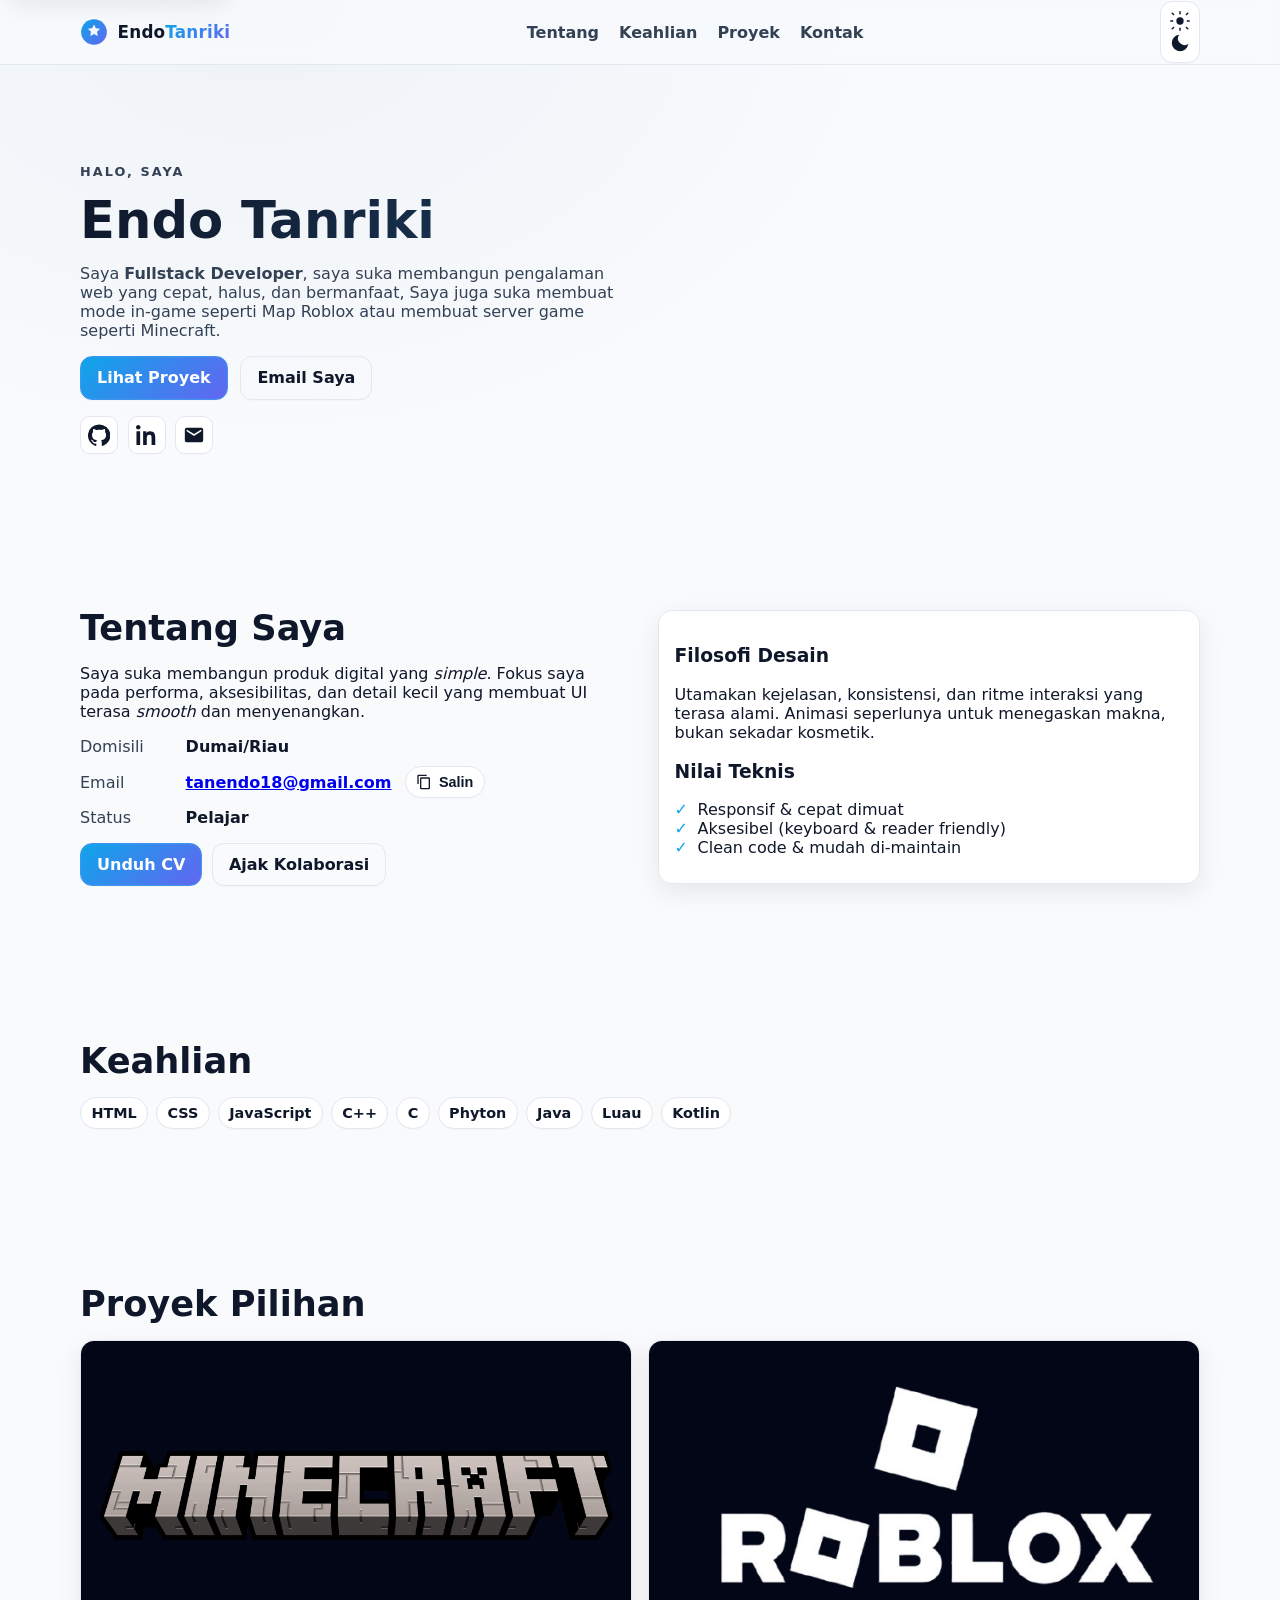
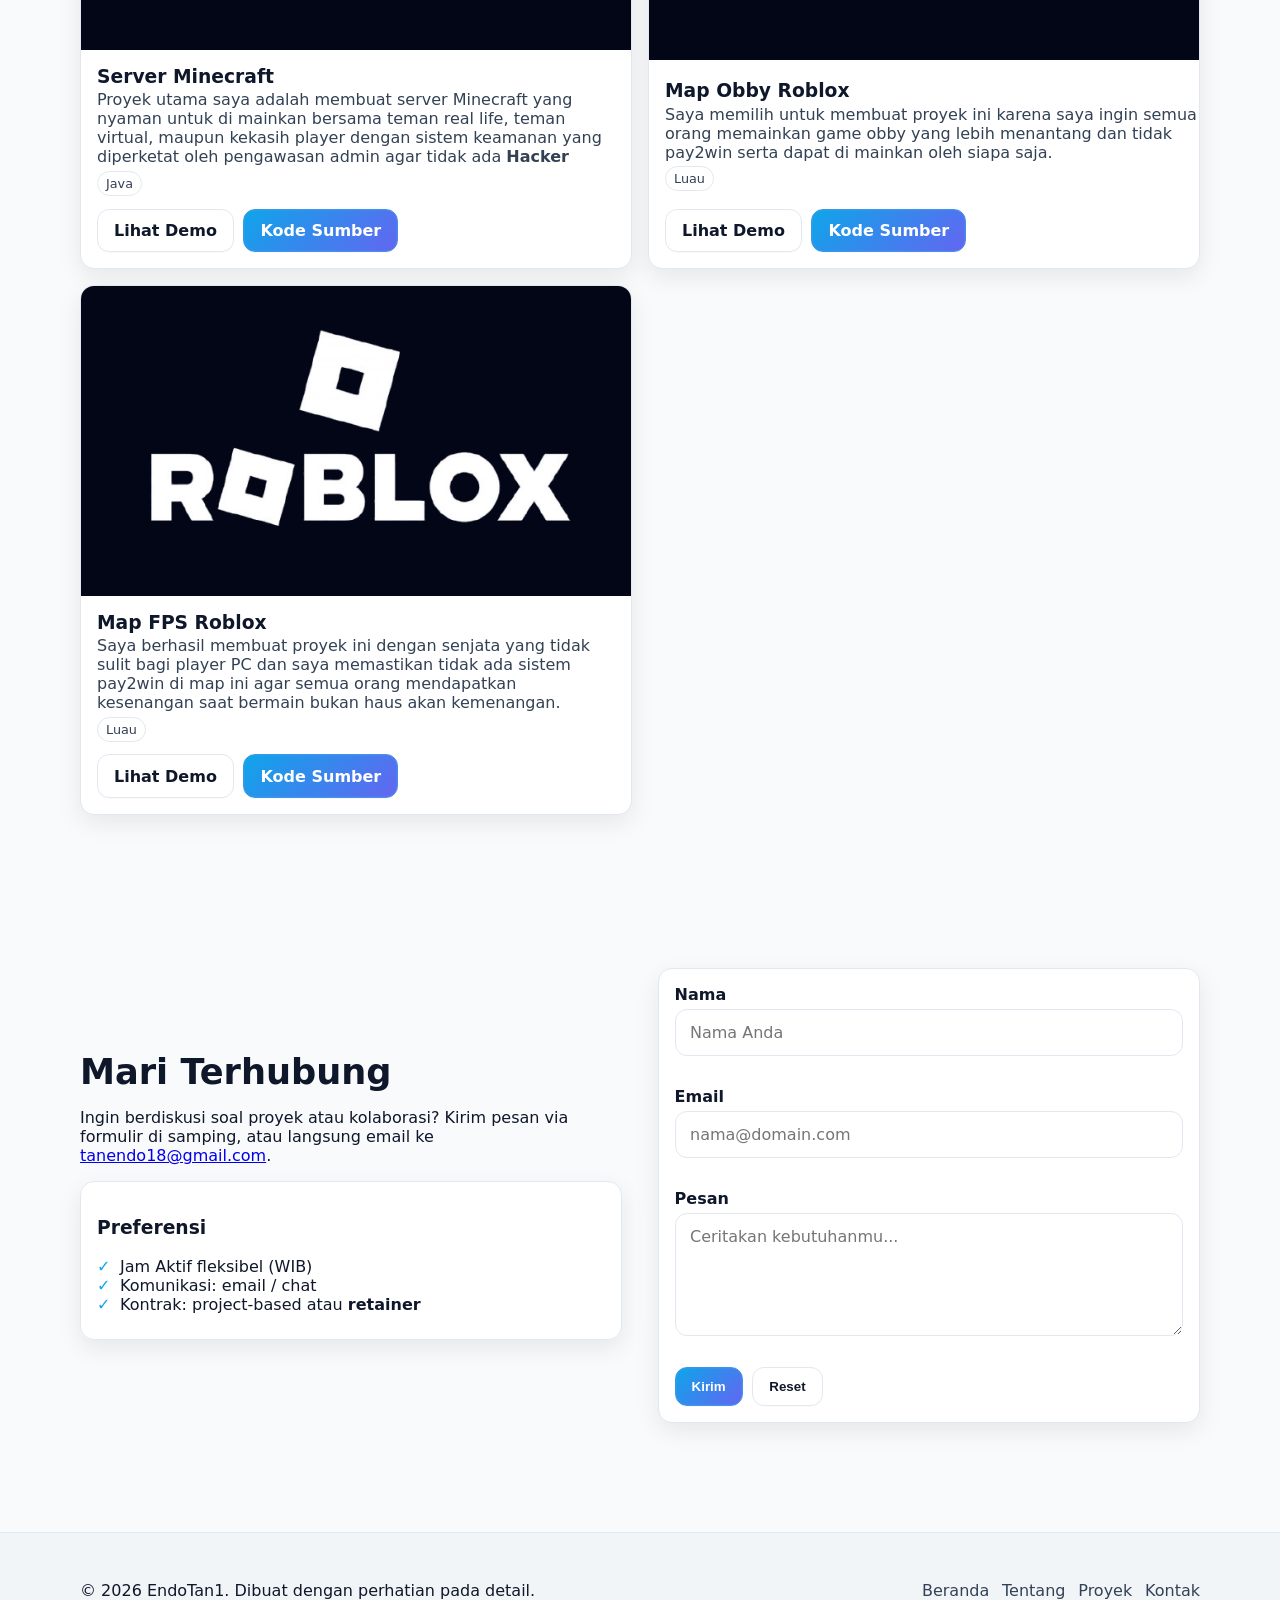
==== commit 1a4626ac: "Update index.html" ====
--- a/index.html
+++ b/index.html
@@ -264,7 +264,7 @@
 
   <footer class="site-footer">
     <div class="container footer-inner">
-      <p>© <span id="y"></span> EndoTan1. Dibuat dengan ♥︎ dan perhatian pada detail.</p>
+      <p>© <span id="y"></span> EndoTan1. Dibuat dengan perhatian pada detail.</p>
       <ul class="footer-links">
         <li><a href="#top">Beranda</a></li>
         <li><a href="#tentang">Tentang</a></li>
@@ -281,4 +281,4 @@
     </div>
   </noscript>
 </body>
-</html>+</html>
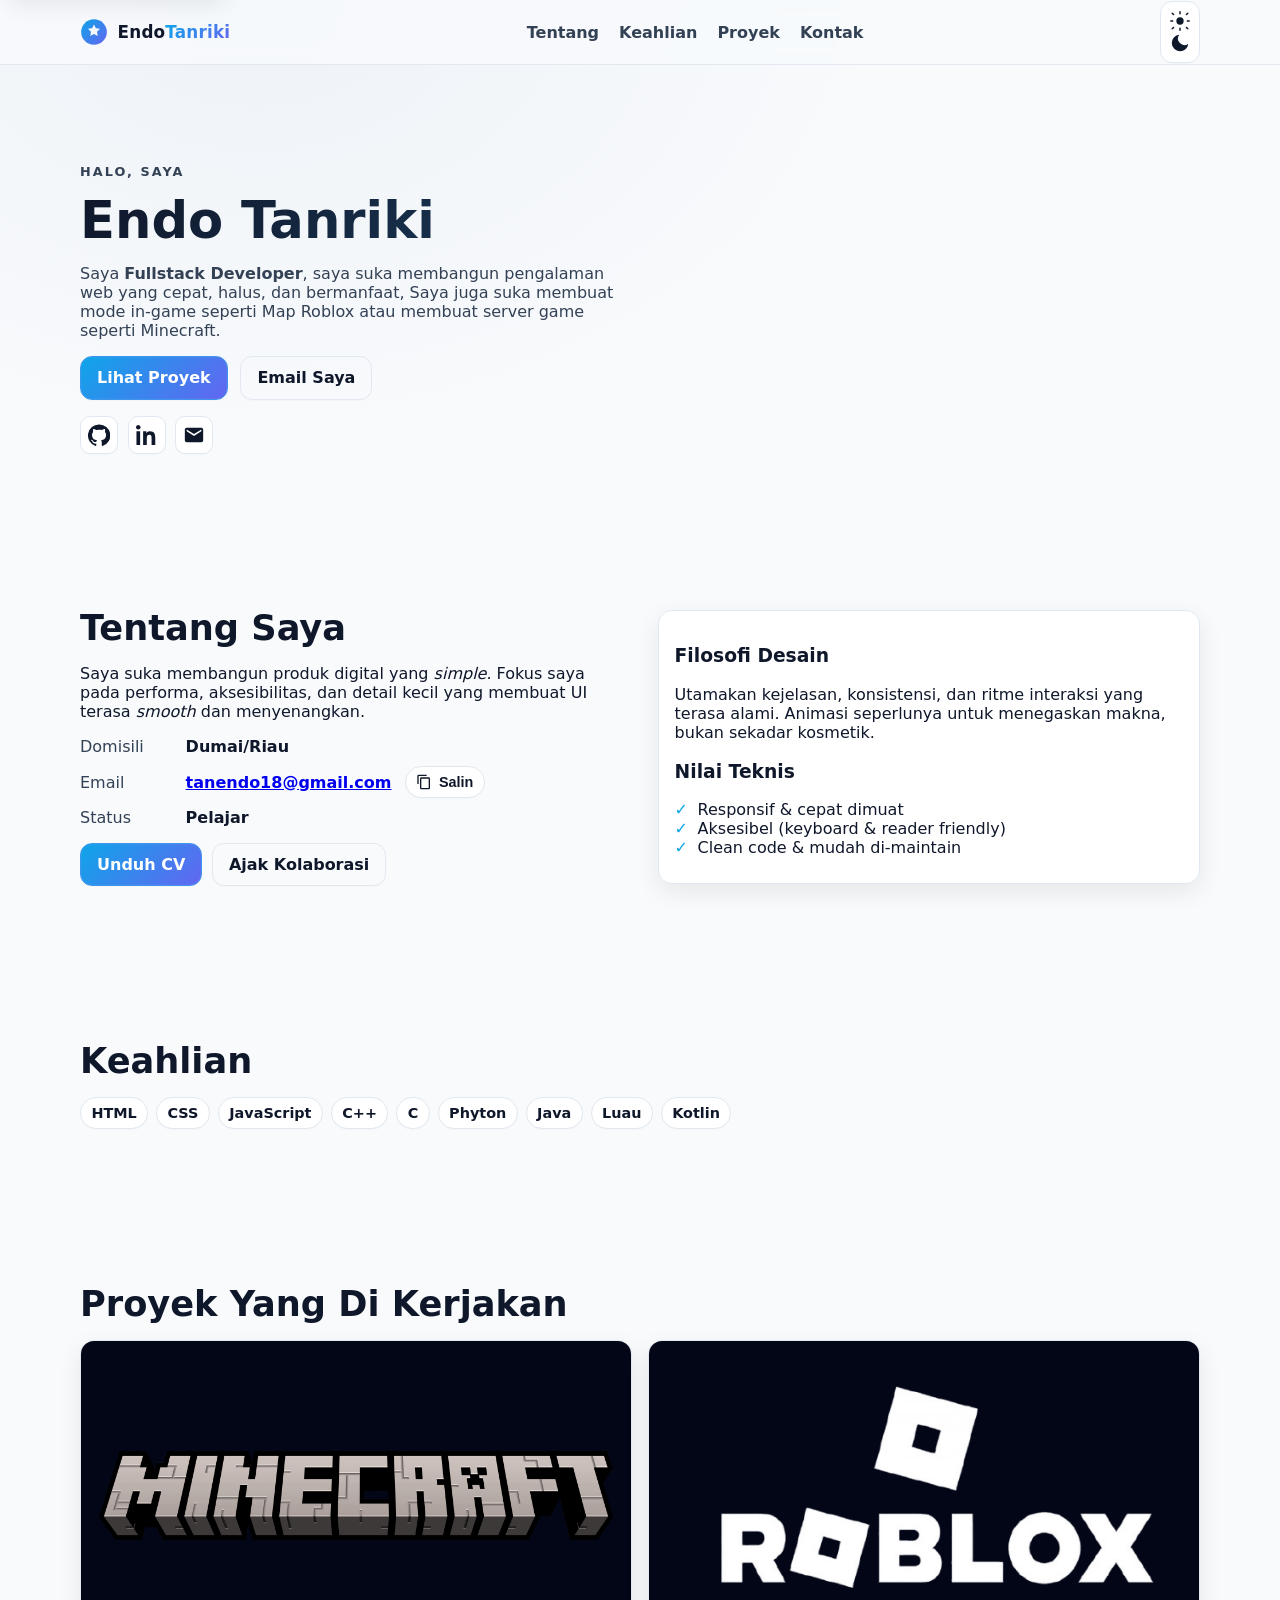
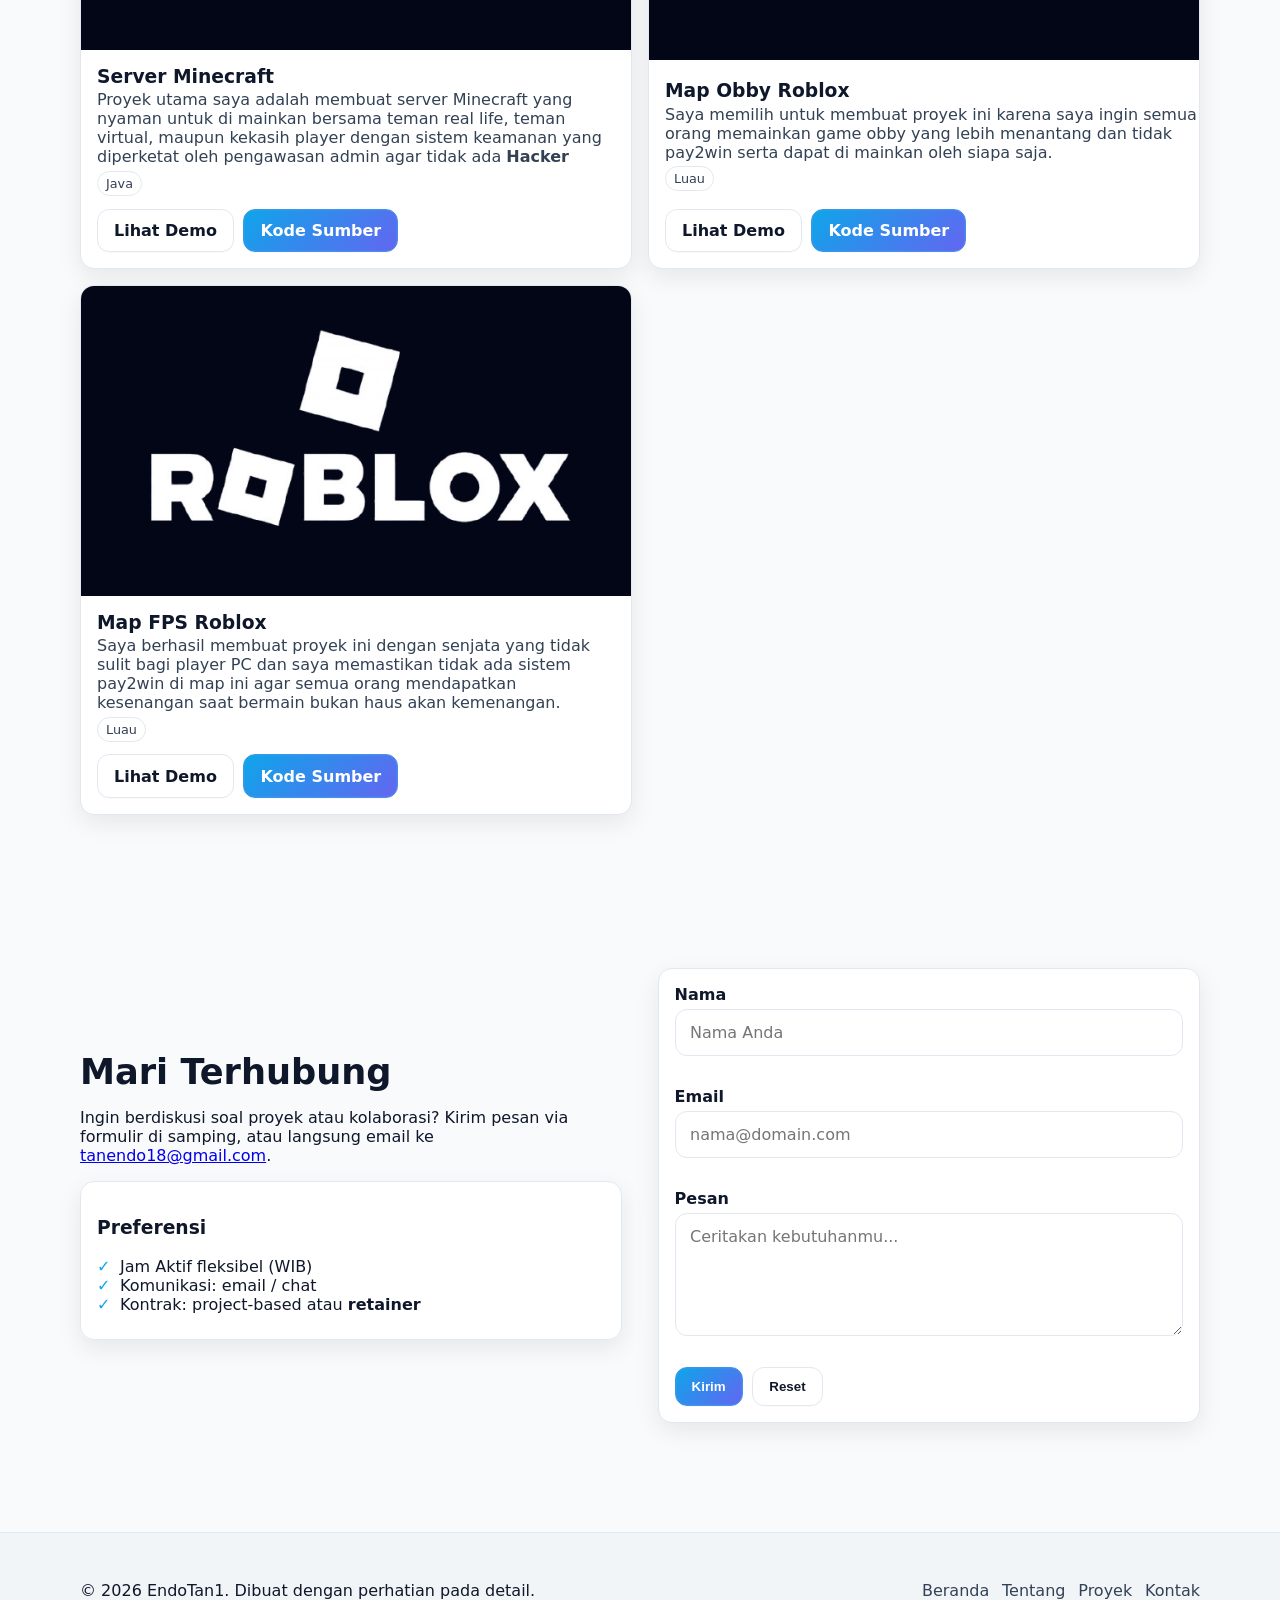
==== commit 7060e725: "Update index.html" ====
--- a/index.html
+++ b/index.html
@@ -146,7 +146,7 @@
     <!-- PROYEK -->
     <section id="proyek" class="section" aria-labelledby="h-proyek">
       <div class="container">
-        <h2 id="h-proyek" data-reveal>Proyek Pilihan</h2>
+        <h2 id="h-proyek" data-reveal>Proyek Yang Di Kerjakan</h2>
 
         <div class="projects">
           <!-- Card 1 -->
